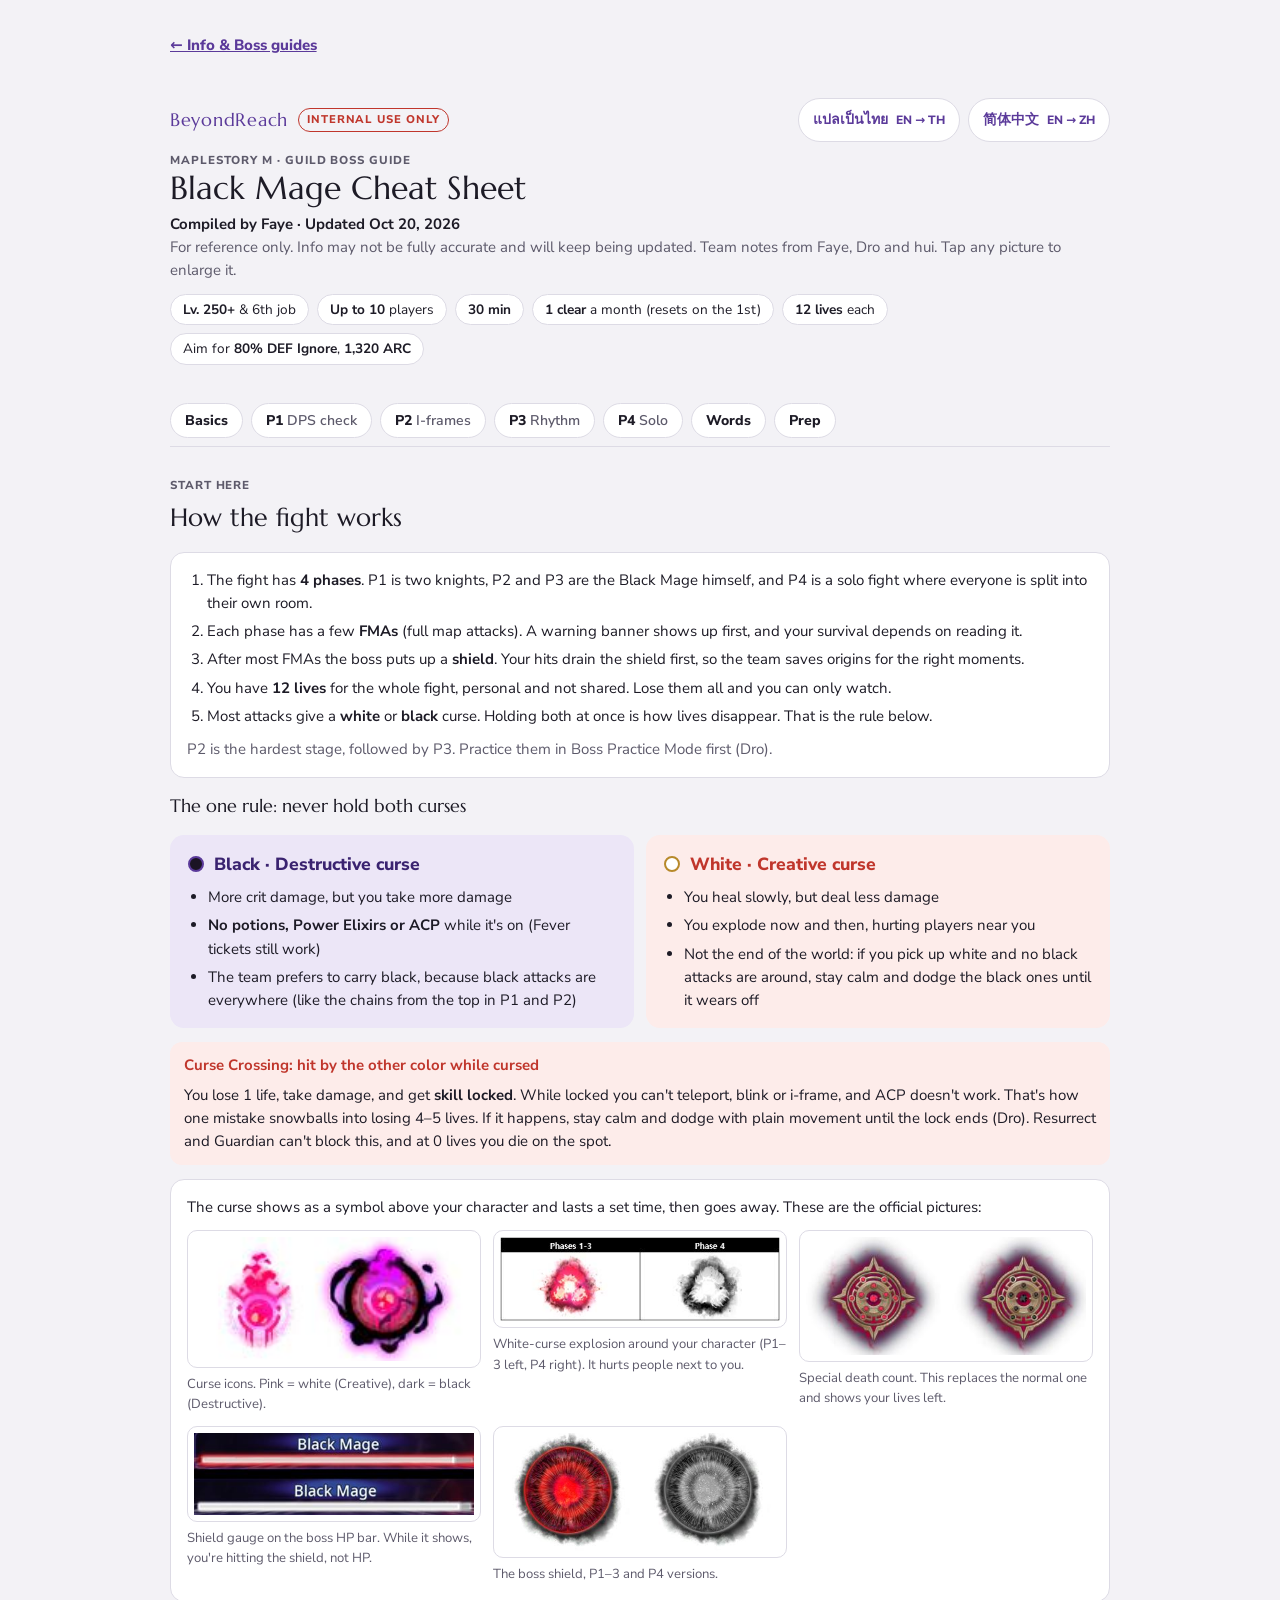
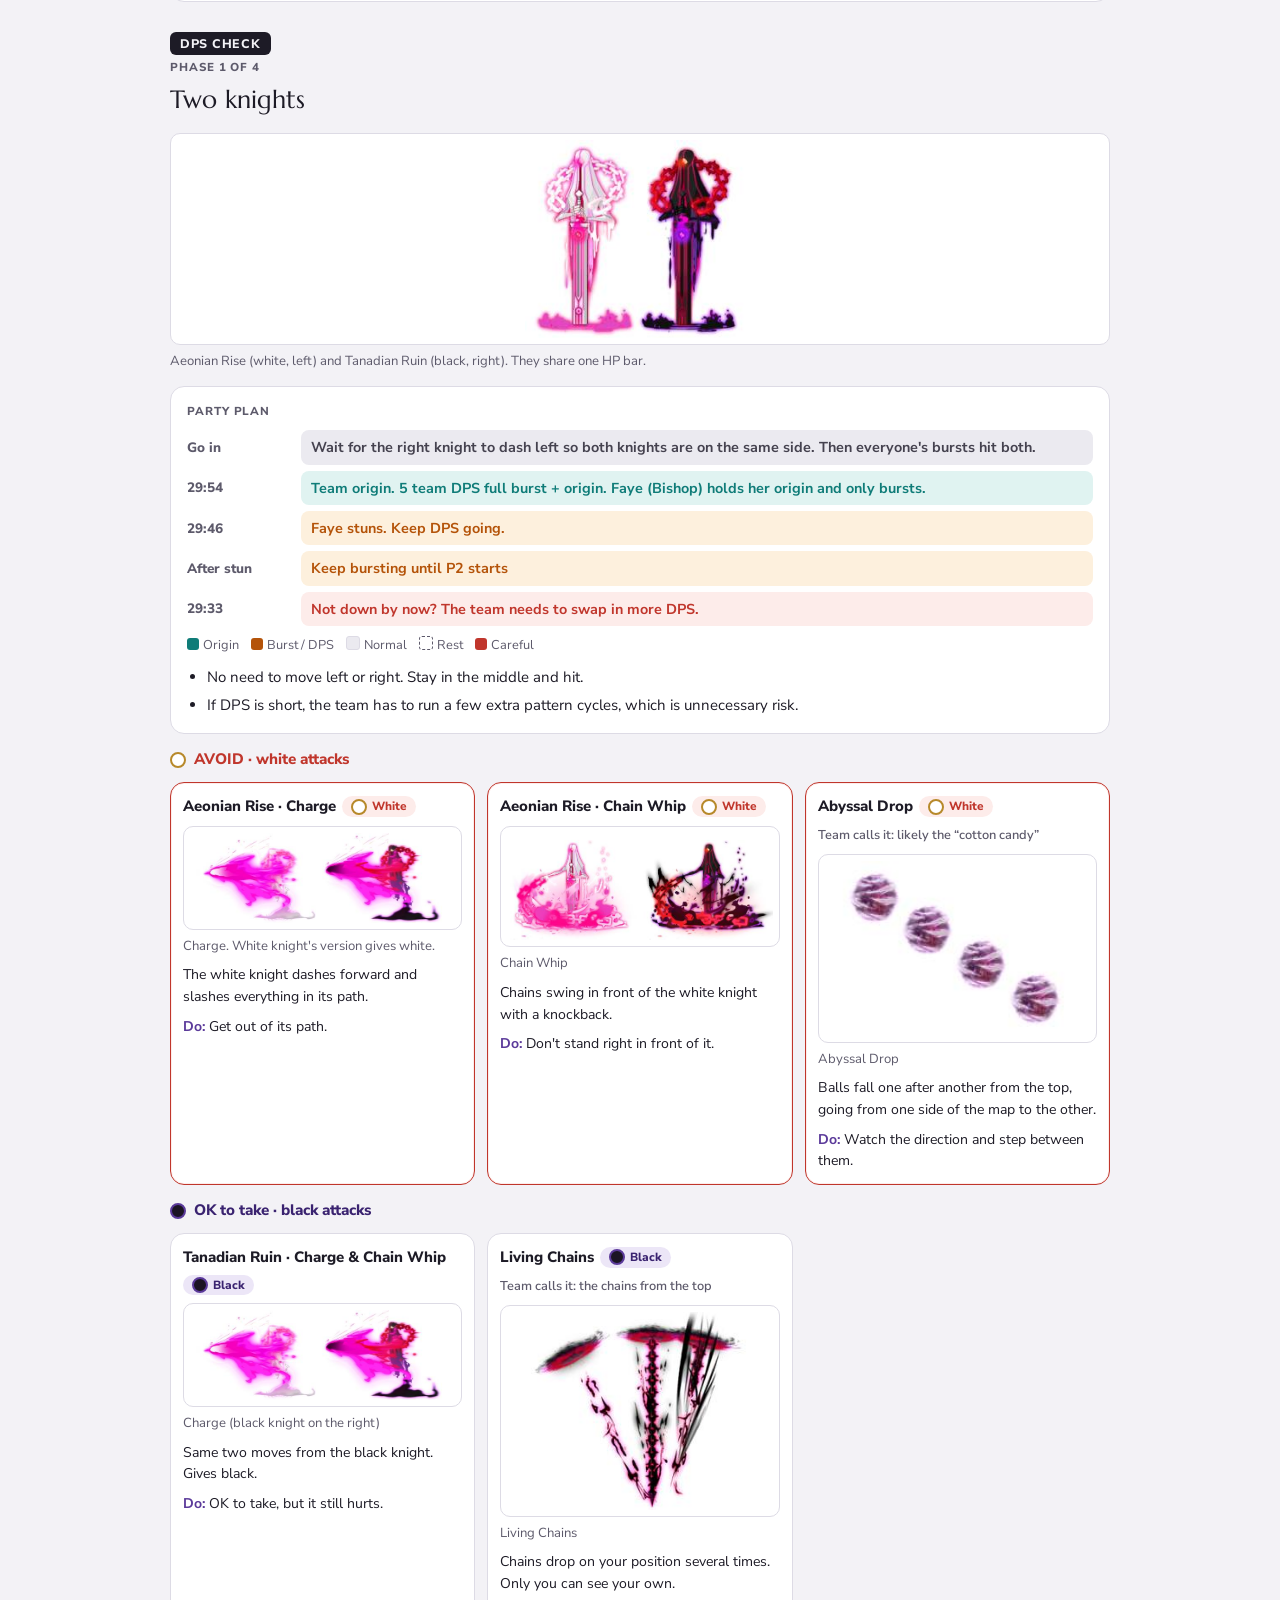
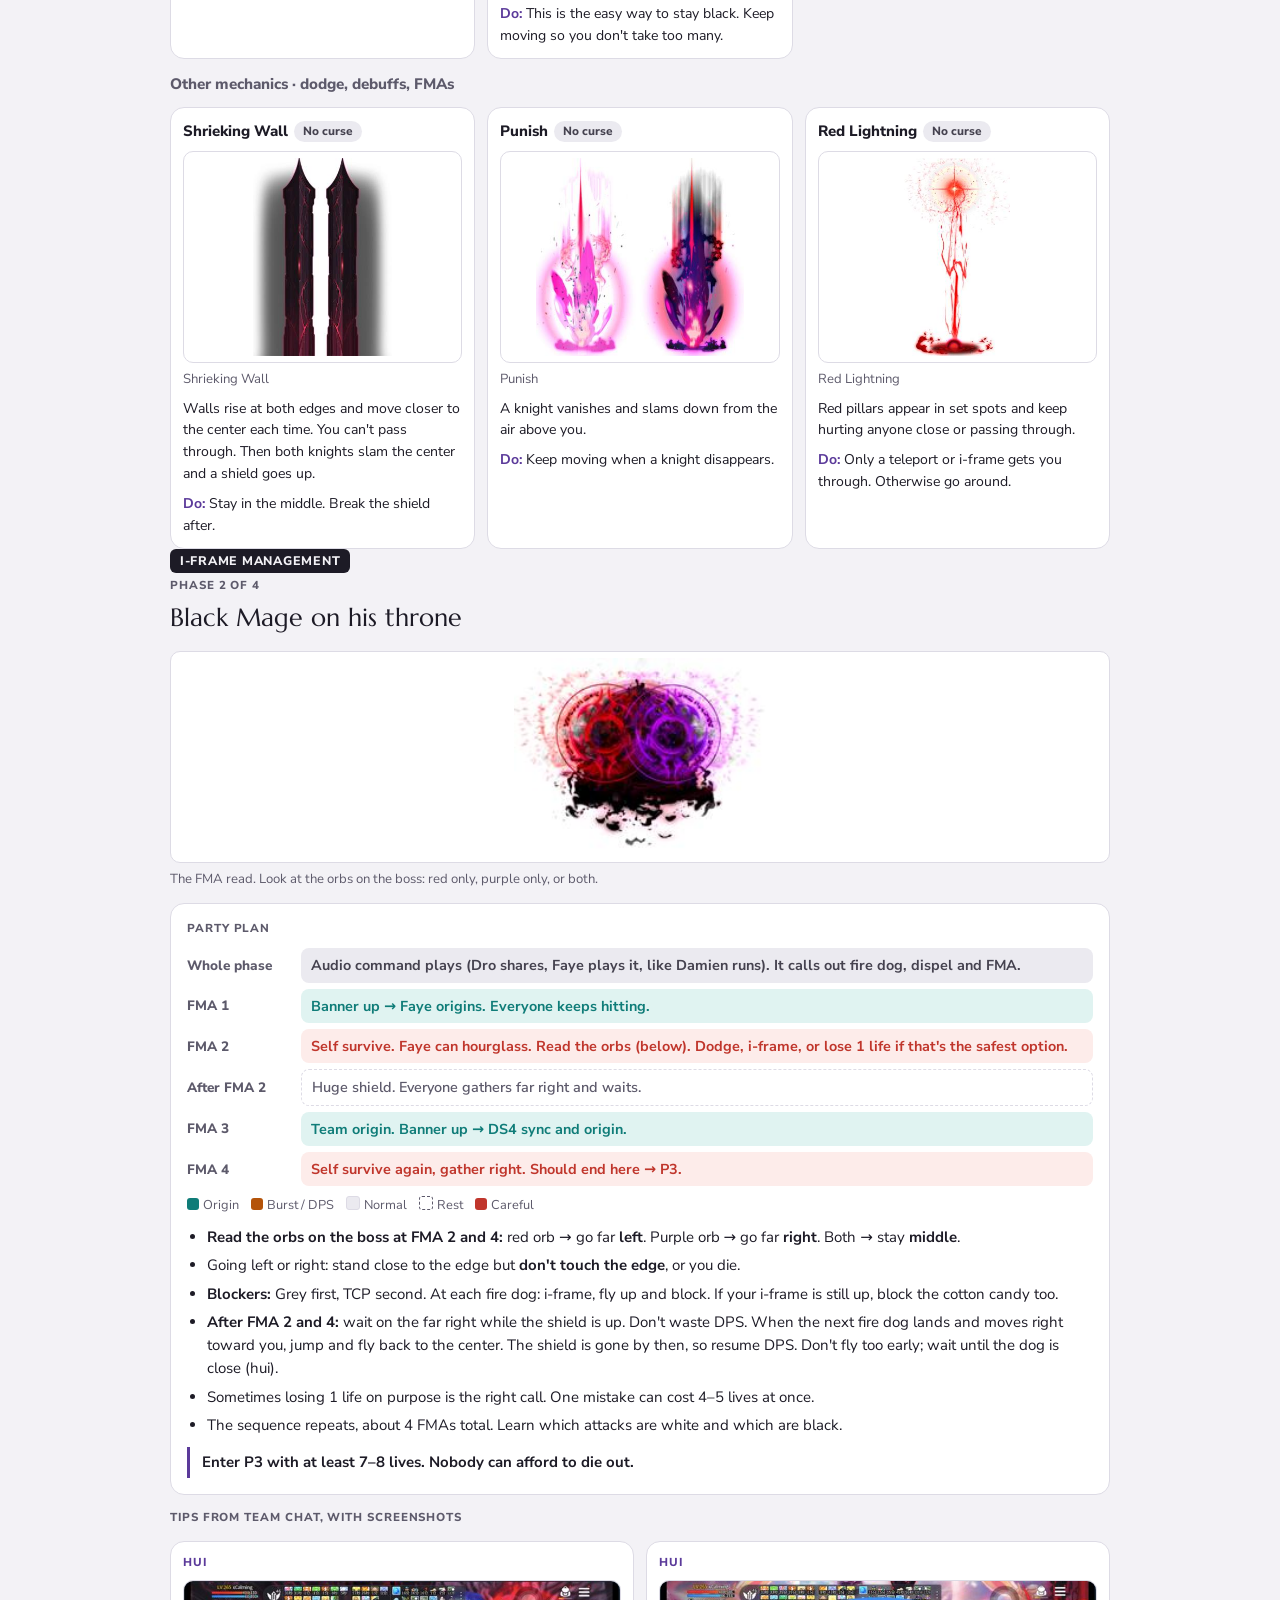
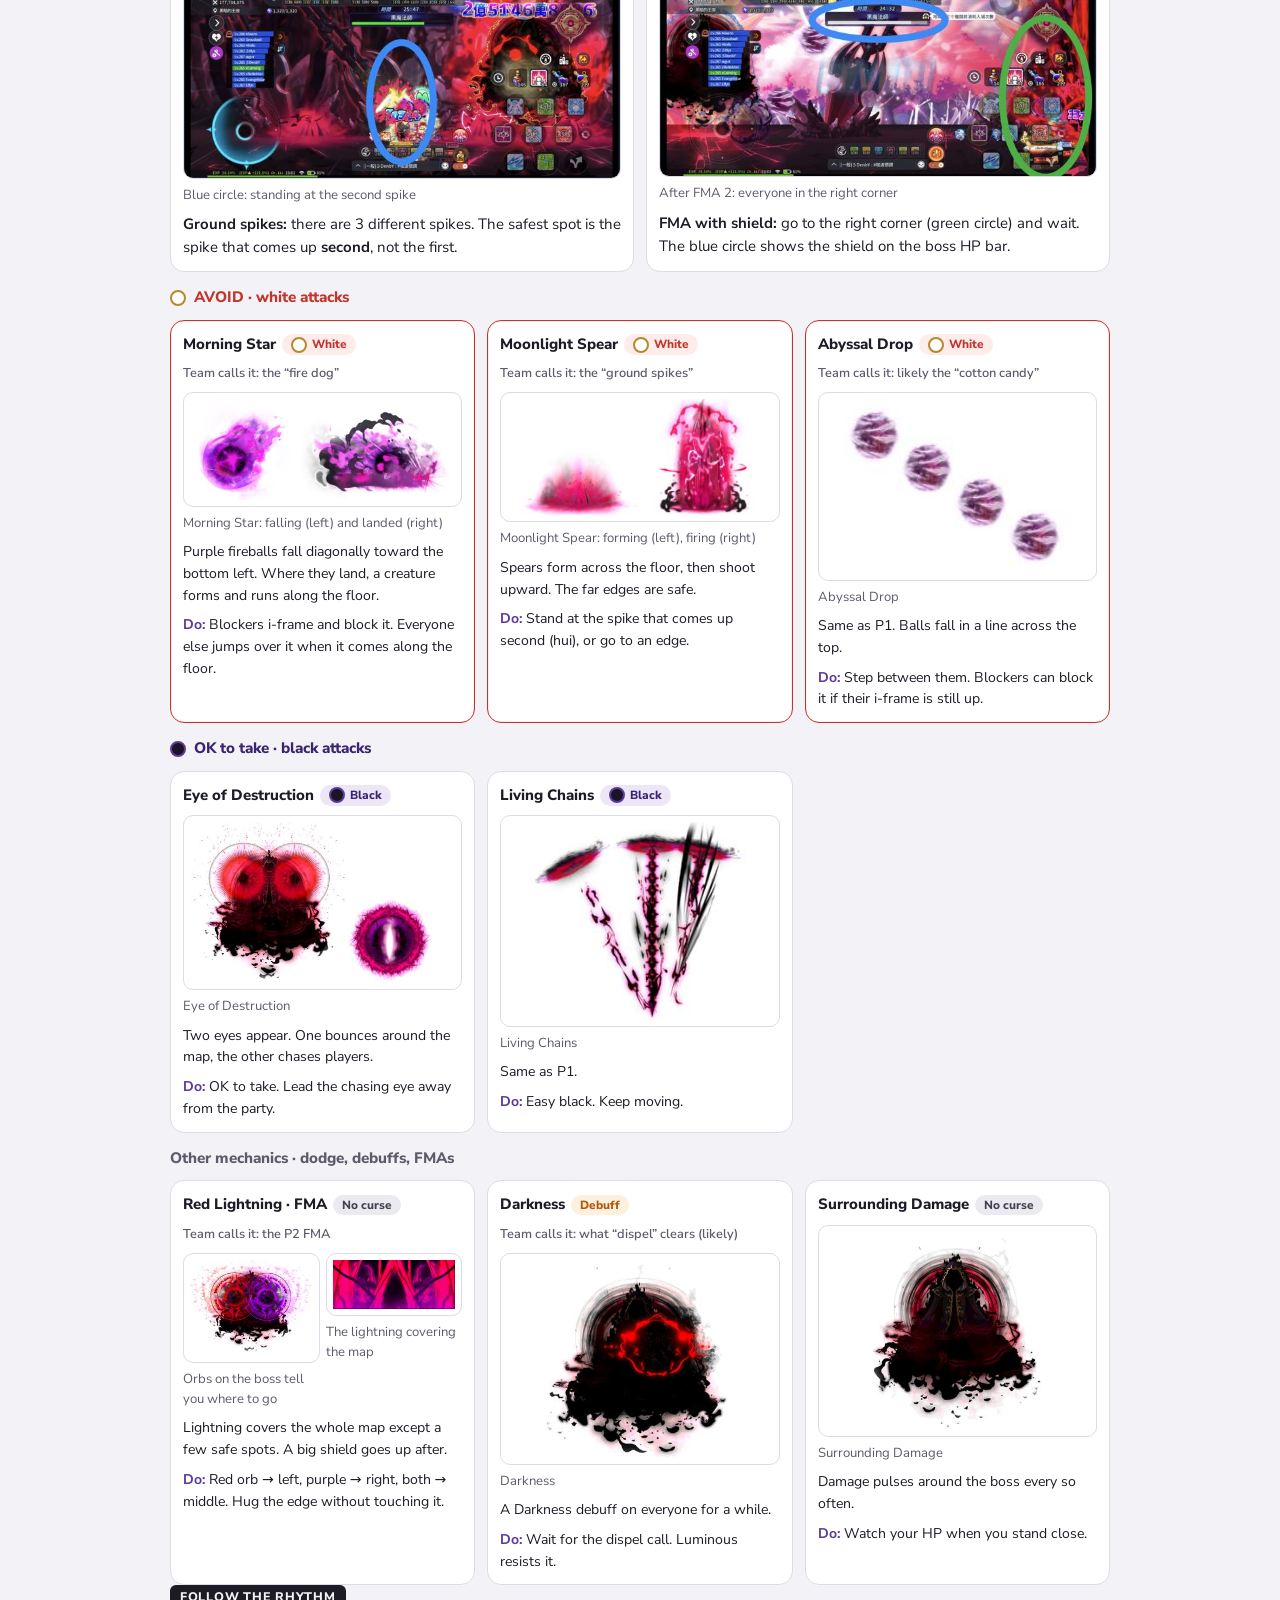
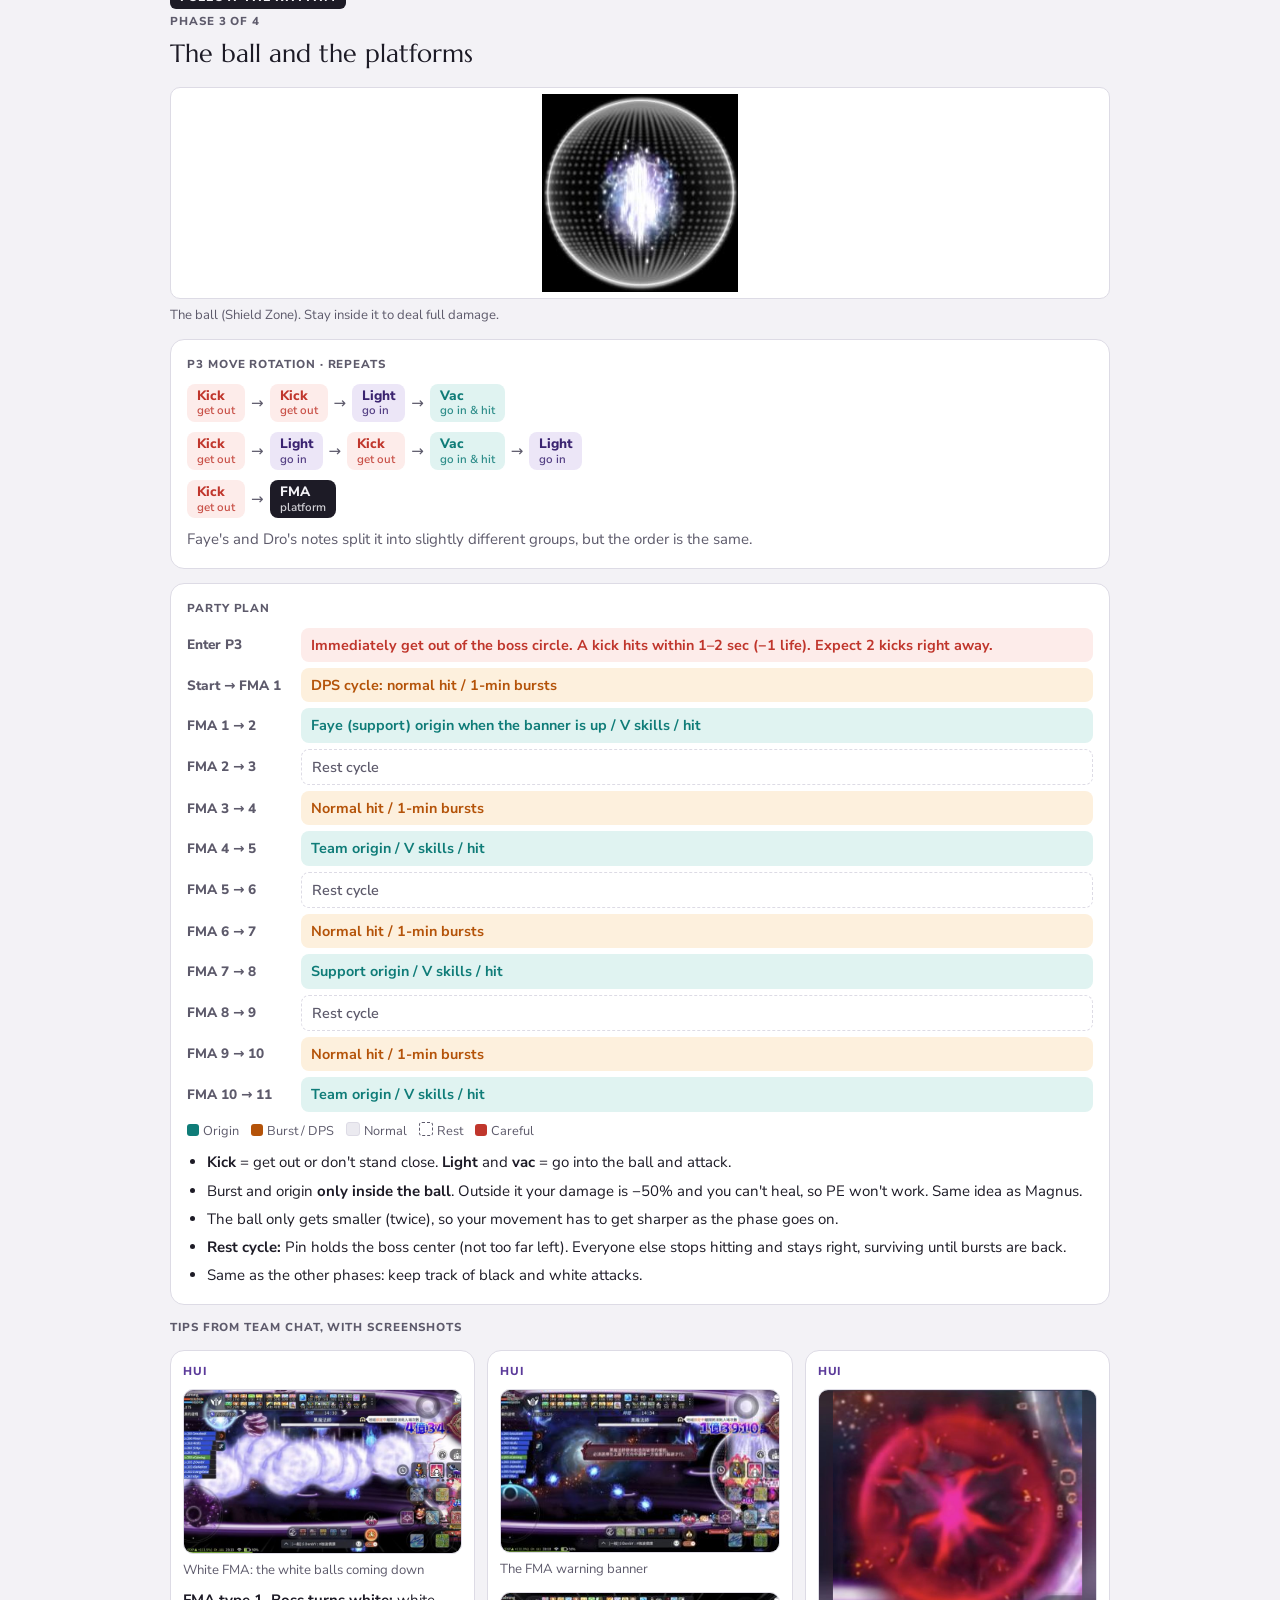
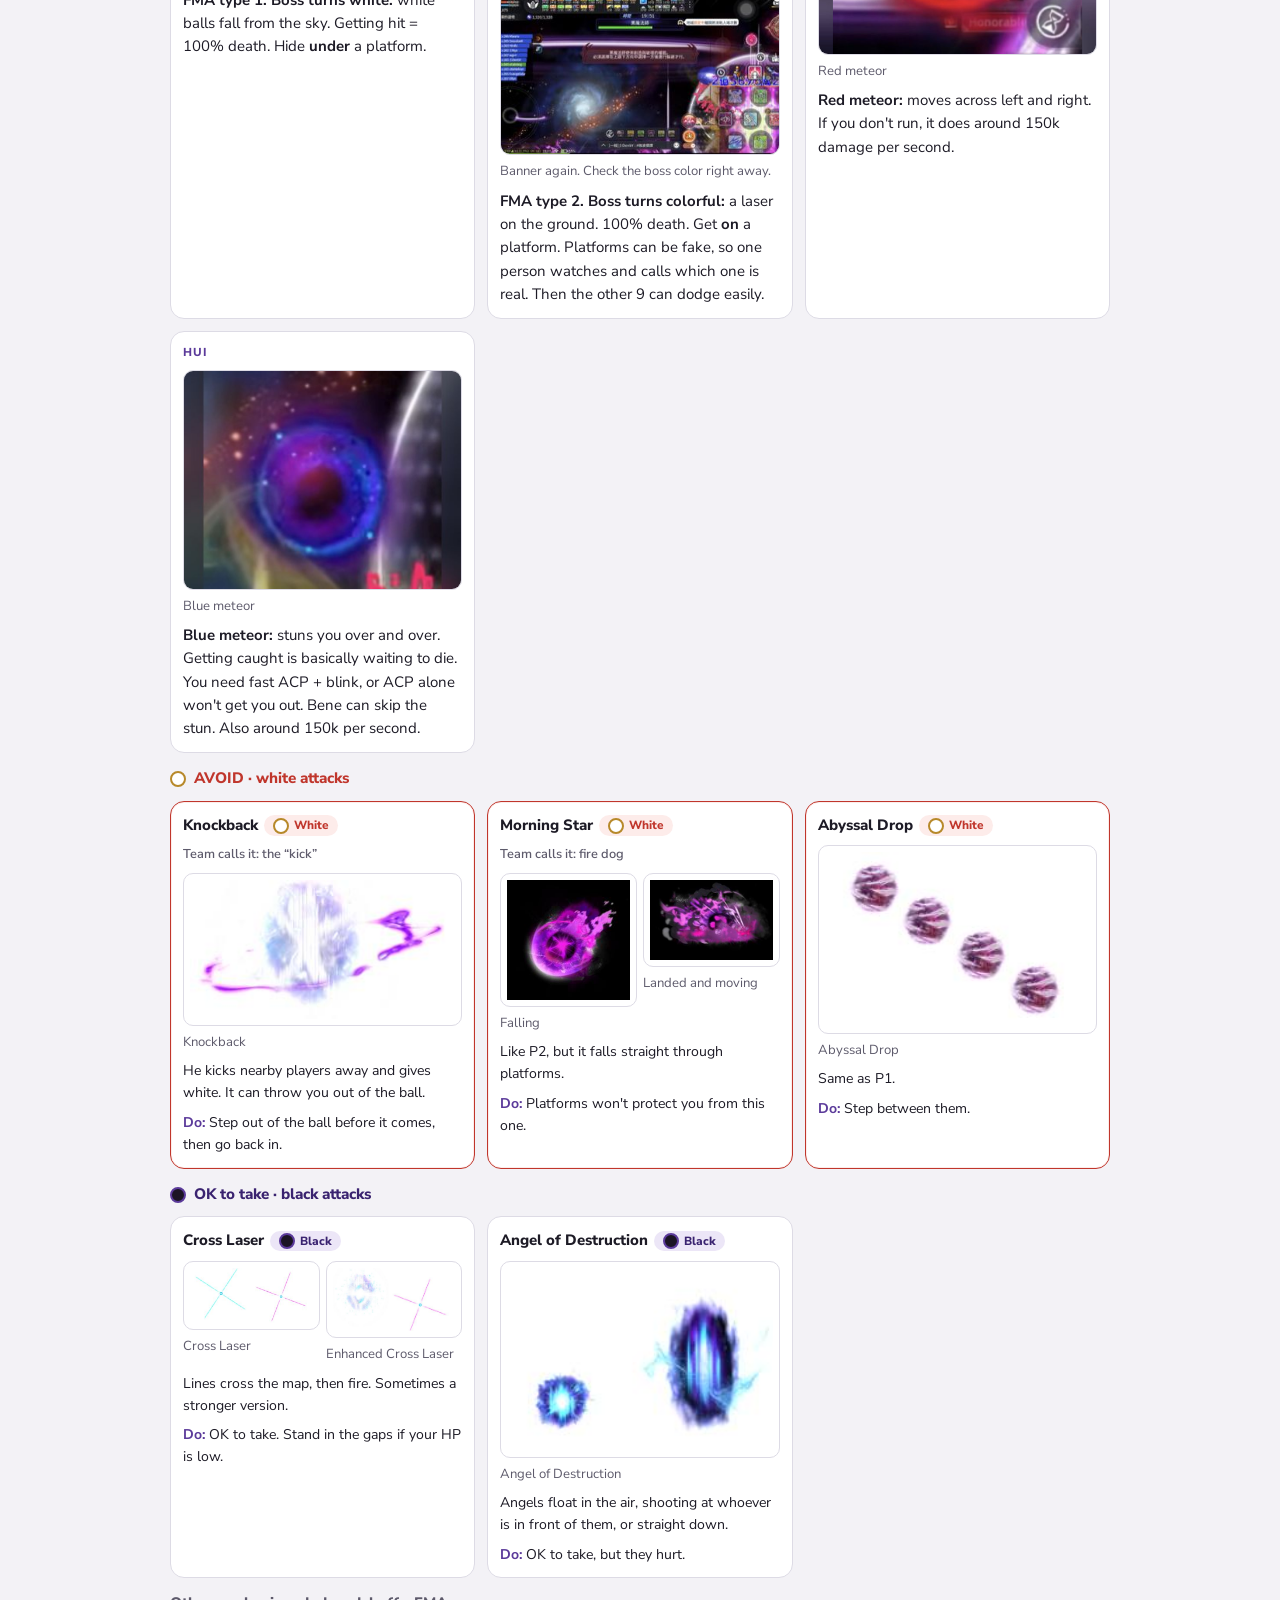
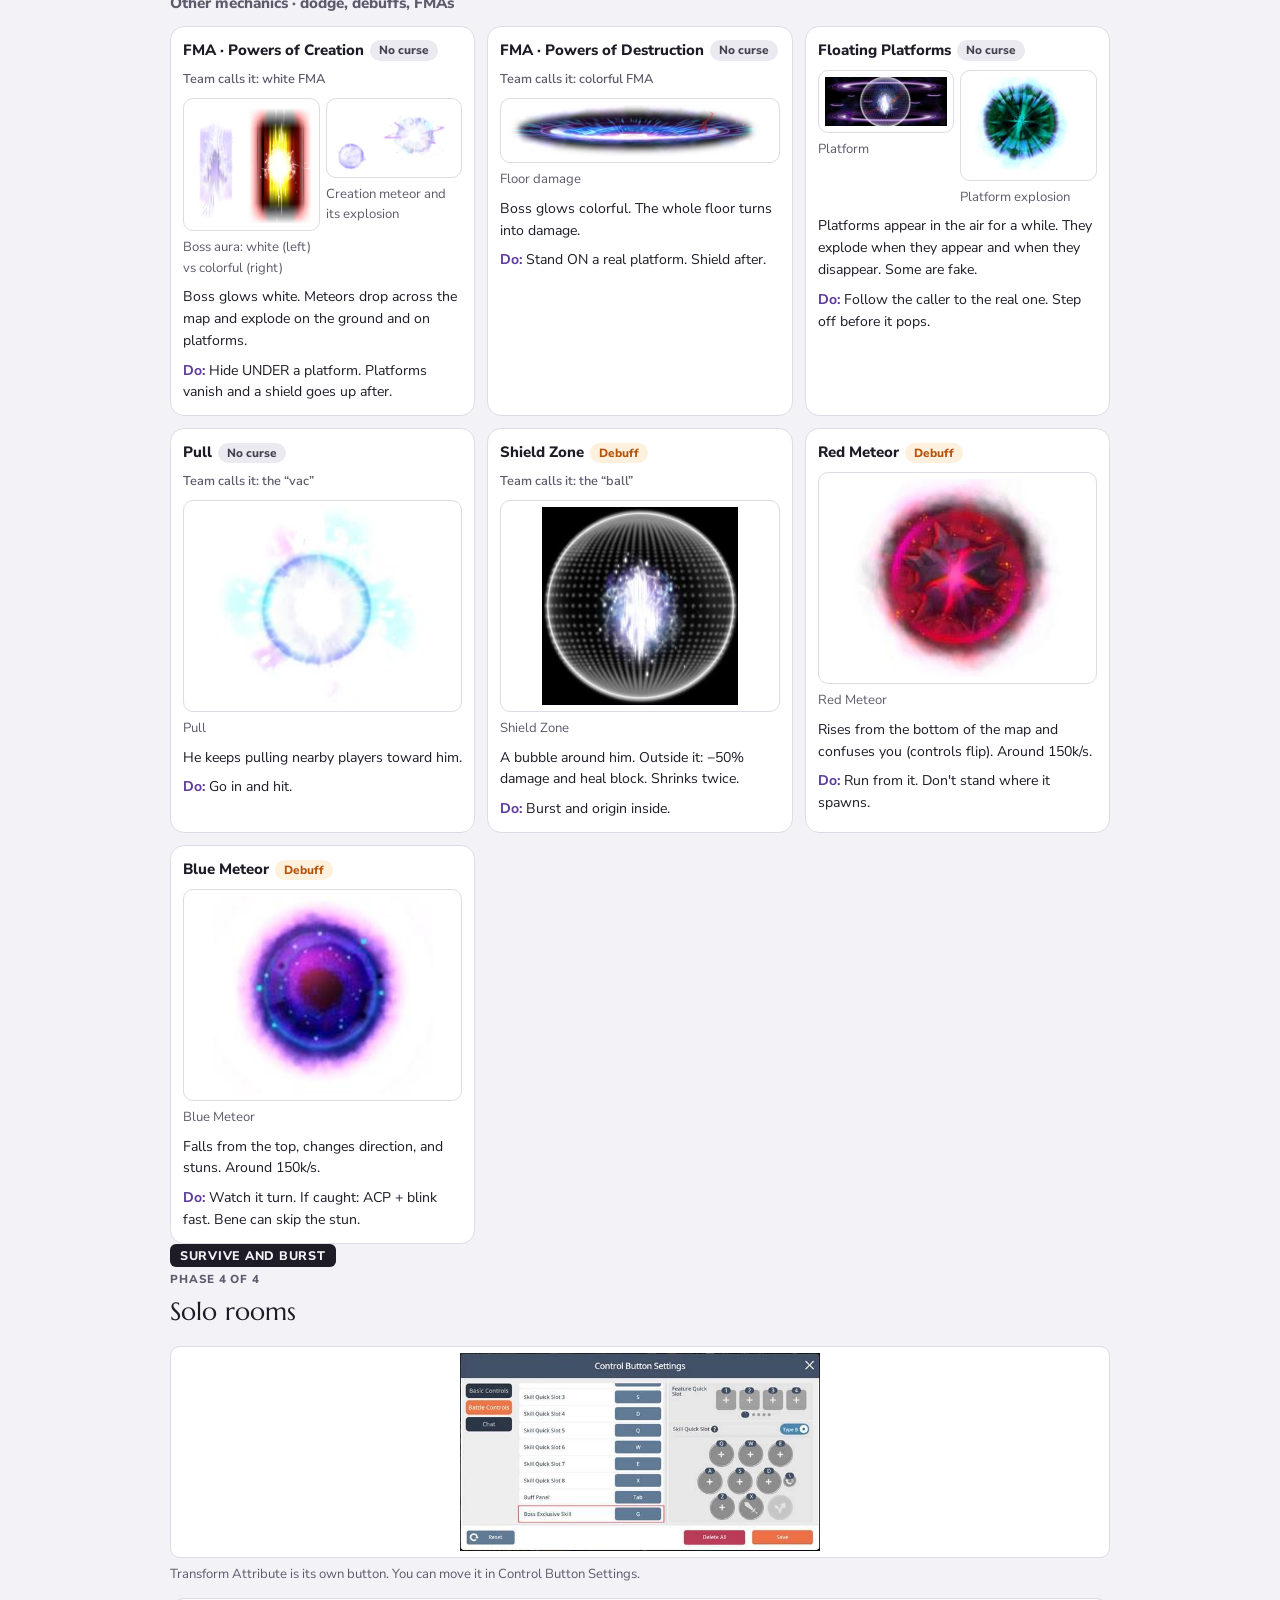
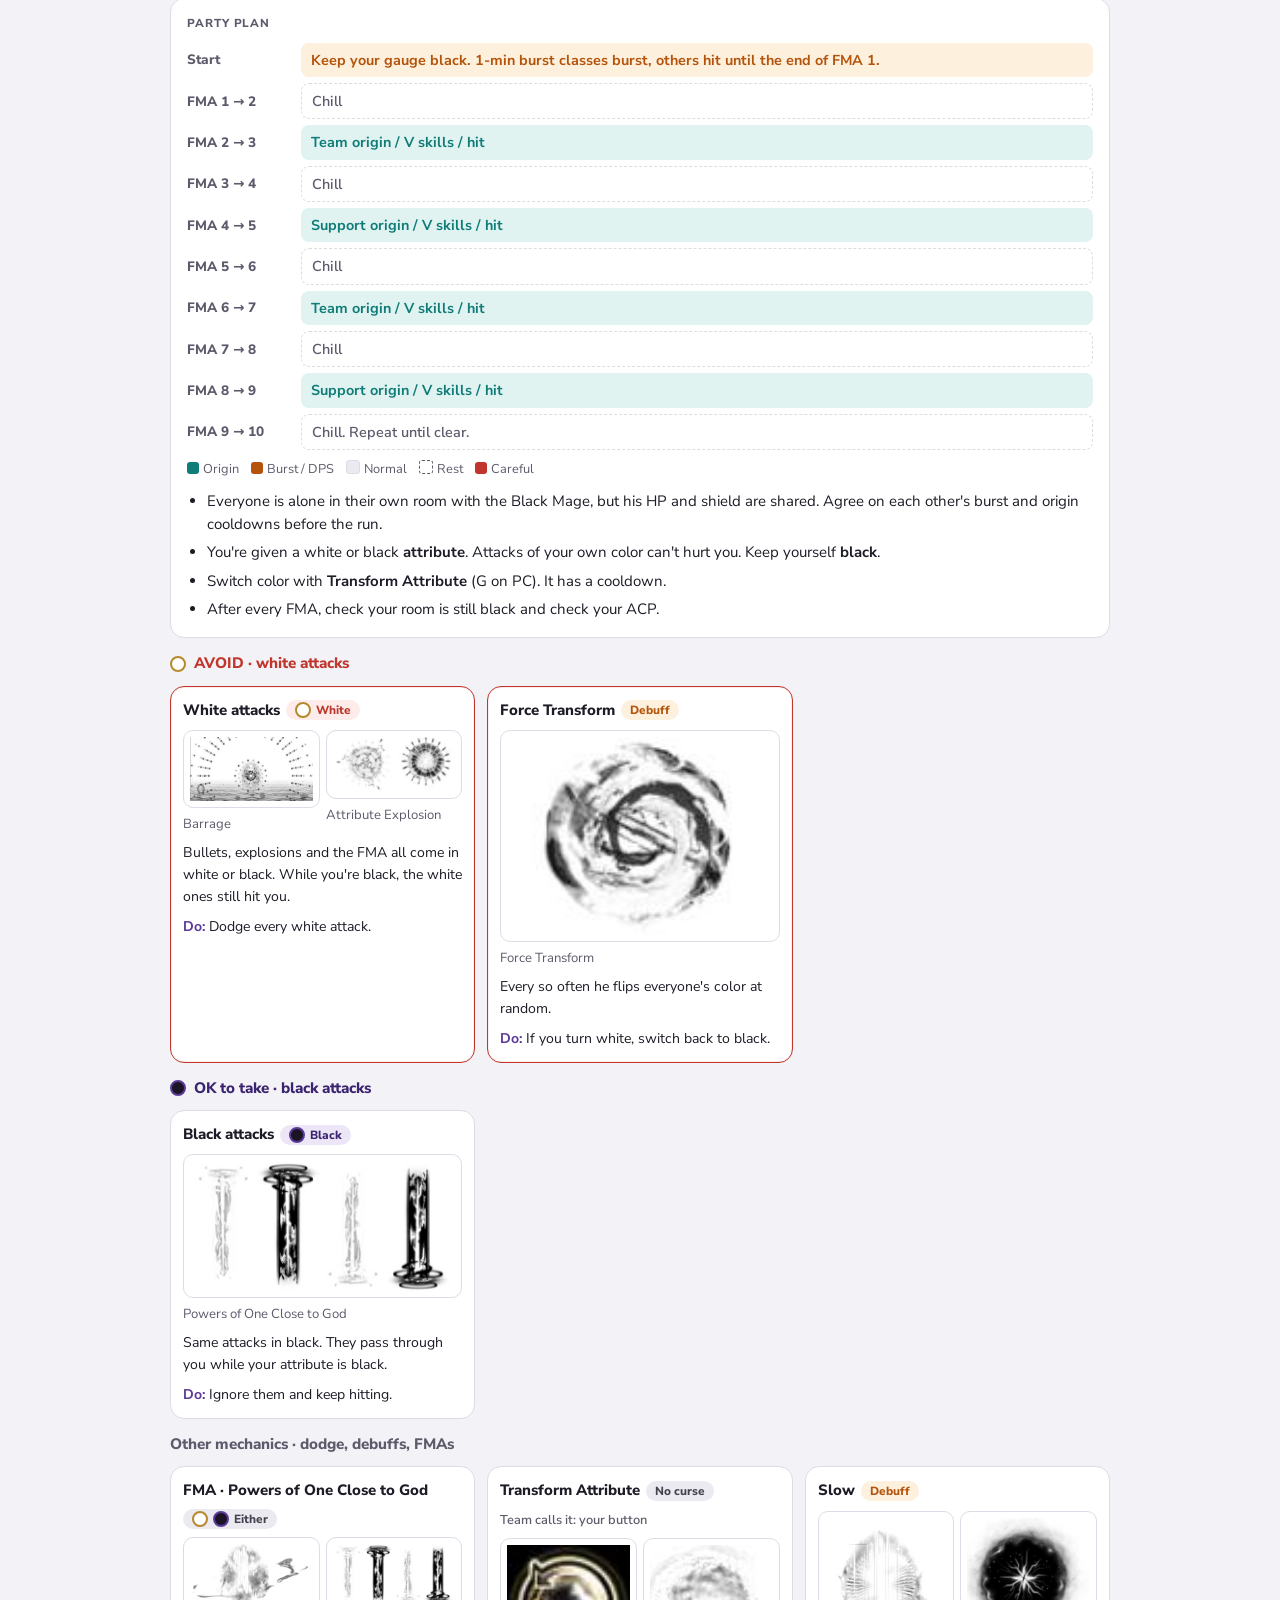
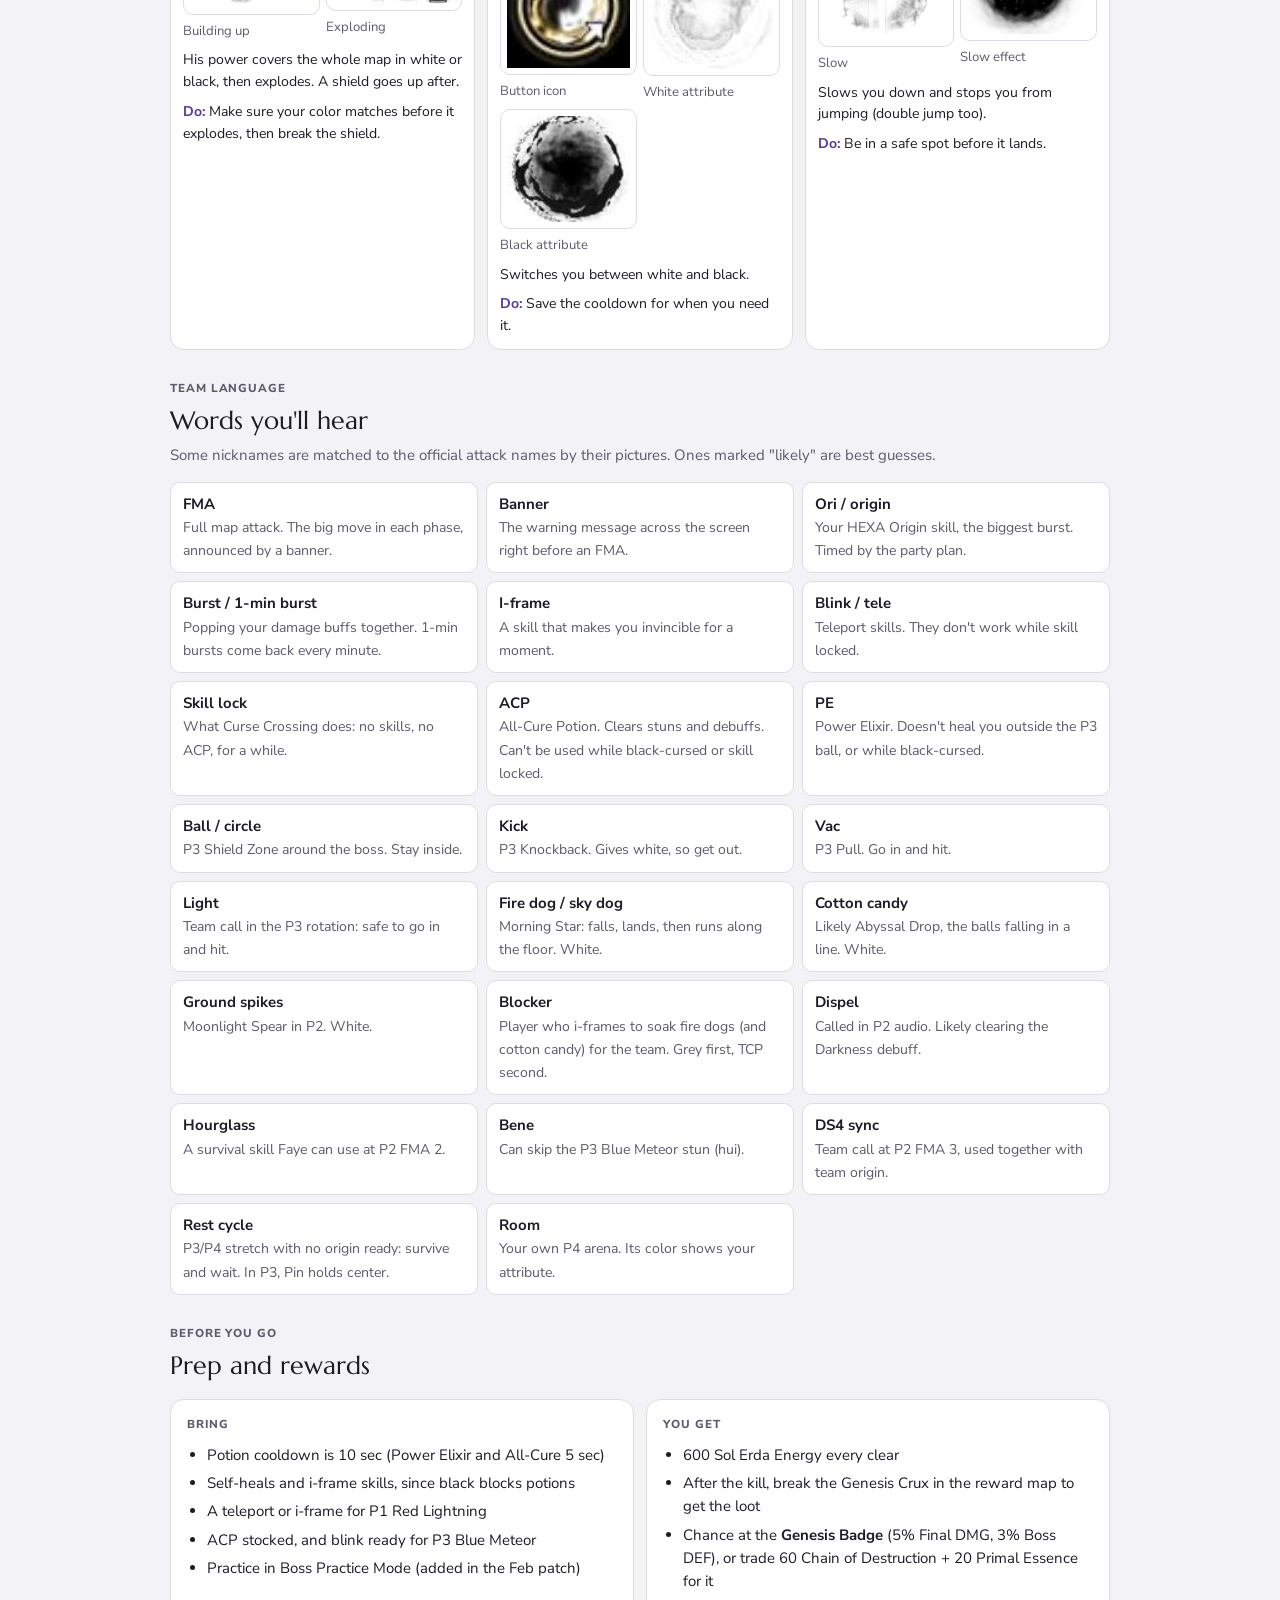
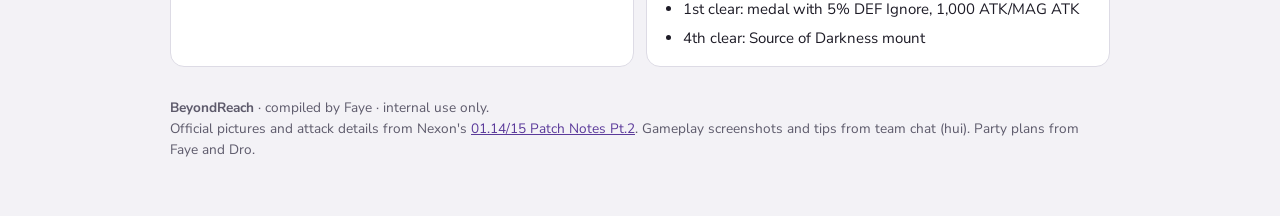
==== black-mage.html @ ccf4afaa "Add members gallery page with styles and translation support - Created members.html to showcase port" ====
<!doctype html><html><head><meta charset=utf8><meta name=viewport content="width=device-width,initial-scale=1,viewport-fit=cover"><style>:root{color-scheme:light;box-sizing:border-box;padding-top:env(safe-area-inset-top,0px);padding-bottom:env(safe-area-inset-bottom,0px)}html{scroll-padding-top:env(safe-area-inset-top,0px)}body{margin:0;padding:0;font:14px -apple-system,BlinkMacSystemFont,sans-serif;background:#fff;color:#000}img{max-width:100%}[hidden]:not([hidden=until-found i]){display:none!important}</style></head><body>
<title>Black Mage Cheat Sheet</title>
<link rel="stylesheet" href="translation.css">
<meta name="claude:viewport-fit-sides" content="cover">
<link rel="preconnect" href="https://fonts.googleapis.com">
<link rel="stylesheet" href="https://fonts.googleapis.com/css2?family=Marcellus&family=Nunito+Sans:wght@400;600;700;800&display=swap">
<style>
/* Layout: one reading column with sticky tabs. Basics first (curses, shields, lives, words), then each phase = goal, party plan, community tips with screenshots, attack cards with pictures grouped Avoid / OK / Other */
:root{
  --bg:#f3f2f6; --surface:#ffffff; --fg:#1d1b26; --muted:#5d5a6b; --line:#dddbe5;
  --avoid:#c0362c; --avoid-bg:#fdecea;
  --ok:#5b3a9a; --ok-bg:#ece6f7; --ok-fg:#3a2370;
  --white-c:#b7892a;
  --neutral-bg:#ebeaf0; --neutral-fg:#45424f;
  --ori:#0f7c78; --ori-bg:#e0f3f1;
  --burst:#b45309; --burst-bg:#fdf0dd;
  --sprite-bg:#ffffff;
  --accent:#5b3a9a;
  --display:"Marcellus",Georgia,"Times New Roman",serif;
  --body:"Nunito Sans",system-ui,-apple-system,"Segoe UI",sans-serif;
}
@media (prefers-color-scheme: dark){:root:not([data-theme="light"]){
  --bg:#14121b; --surface:#1d1a27; --fg:#ecebf3; --muted:#a6a2b8; --line:#2f2b3d;
  --avoid:#f08a7f; --avoid-bg:#3a1c1a; --ok:#b39cf0; --ok-bg:#251d3a; --ok-fg:#d4c6f7;
  --white-c:#e7c26a; --neutral-bg:#2a2736; --neutral-fg:#c9c6d6;
  --ori:#5fd1c9; --ori-bg:#143230; --burst:#f2a656; --burst-bg:#3a2810;
  --sprite-bg:#f4f3f8; --accent:#b39cf0; color-scheme:dark}}
:root[data-theme="dark"]{
  --bg:#14121b; --surface:#1d1a27; --fg:#ecebf3; --muted:#a6a2b8; --line:#2f2b3d;
  --avoid:#f08a7f; --avoid-bg:#3a1c1a; --ok:#b39cf0; --ok-bg:#251d3a; --ok-fg:#d4c6f7;
  --white-c:#e7c26a; --neutral-bg:#2a2736; --neutral-fg:#c9c6d6;
  --ori:#5fd1c9; --ori-bg:#143230; --burst:#f2a656; --burst-bg:#3a2810;
  --sprite-bg:#f4f3f8; --accent:#b39cf0; color-scheme:dark}
html{scroll-behavior:smooth}
@media (prefers-reduced-motion:reduce){html{scroll-behavior:auto}}
body{background:var(--bg);color:var(--fg);font-family:var(--body);font-size:15px;line-height:1.55}
body::before{content:"";position:fixed;inset:0 0 auto;height:env(safe-area-inset-top,0px);z-index:10;background:var(--bg)}
.wrap{max-width:940px;margin:0 auto;padding-block:24px 56px;padding-left:max(16px,env(safe-area-inset-left,0px));padding-right:max(16px,env(safe-area-inset-right,0px));display:flex;flex-direction:column;gap:30px}
h1,h2,h3{font-family:var(--display);font-weight:400;text-wrap:balance;margin:0}
h1{font-size:2rem;line-height:1.15}
h2{font-size:1.55rem}
h3{font-size:1.15rem}
p{margin:0}
ul,ol{margin:0;padding-left:20px;display:flex;flex-direction:column;gap:5px}
.label{font-size:.72rem;text-transform:uppercase;letter-spacing:.08em;font-weight:800;color:var(--muted)}
.sub{color:var(--muted)}
b.w{color:var(--avoid)} b.k{color:var(--ok)}

/* header */
.guild{display:flex;align-items:center;gap:10px;flex-wrap:wrap;margin-bottom:10px}
.guild-name{font-family:var(--display);font-size:1.15rem;letter-spacing:.04em;color:var(--accent)}
.guild-tag{font-size:.7rem;font-weight:800;text-transform:uppercase;letter-spacing:.08em;color:var(--avoid);border:1px solid var(--avoid);border-radius:999px;padding:2px 8px}
.byline{margin-top:6px;font-weight:700}
.facts{display:flex;flex-wrap:wrap;gap:8px;margin-top:12px}
.fact{background:var(--surface);border:1px solid var(--line);border-radius:999px;padding:4px 12px;font-size:.85rem}

/* nav */
nav{position:sticky;top:env(safe-area-inset-top,0px);z-index:5;background:var(--bg);padding-block:8px;border-bottom:1px solid var(--line);display:flex;gap:8px;overflow-x:auto}
nav a{flex:none;text-decoration:none;color:var(--fg);background:var(--surface);border:1px solid var(--line);border-radius:999px;padding:6px 14px;font-weight:800;font-size:.88rem}
nav a span{color:var(--muted);font-weight:600}
nav a:focus-visible,button:focus-visible{outline:2px solid var(--accent);outline-offset:2px}

section{scroll-margin-top:64px;display:flex;flex-direction:column;gap:14px}
.card{background:var(--surface);border:1px solid var(--line);border-radius:14px;padding:16px;display:flex;flex-direction:column;gap:10px;min-width:0}

/* rule */
.rule{display:grid;grid-template-columns:1fr 1fr;gap:12px}
.big{border-radius:14px;padding:16px 18px;display:flex;flex-direction:column;gap:8px;min-width:0}
.big.avoid{background:var(--avoid-bg);color:var(--avoid)}
.big.ok{background:var(--ok-bg);color:var(--ok-fg)}
.big h3{font-family:var(--body);font-weight:800;font-size:1.1rem;display:flex;align-items:center;gap:10px}
.big p,.big li{color:var(--fg)}
.dot{width:12px;height:12px;border-radius:50%;flex:none;display:inline-block}
.dot.w{background:#fff;border:2px solid var(--white-c)}
.dot.b{background:#1b1424;border:2px solid var(--ok)}
.warnbox{background:var(--avoid-bg);border-radius:12px;padding:12px 14px;display:flex;flex-direction:column;gap:6px}
.warnbox strong{color:var(--avoid)}

/* figures */
figure{margin:0;display:flex;flex-direction:column;gap:6px;min-width:0}
figcaption{font-size:.82rem;color:var(--muted)}
.zoom{all:unset;cursor:zoom-in;display:block;border-radius:10px;overflow:hidden;border:1px solid var(--line)}
.zoom img{display:block;width:100%;height:auto}
.zoom.sprite{background:var(--sprite-bg)}
.zoom.sprite img{max-height:210px;object-fit:contain;padding:6px;box-sizing:border-box}
.figs{display:grid;grid-template-columns:repeat(auto-fit,minmax(220px,1fr));gap:12px}

/* phase */
.phead{display:flex;flex-direction:column;gap:4px}
.goal{display:inline-block;align-self:flex-start;background:var(--fg);color:var(--bg);border-radius:6px;padding:2px 10px;font-weight:800;font-size:.78rem;letter-spacing:.06em;text-transform:uppercase}
.target{border-left:3px solid var(--accent);padding:4px 12px;font-weight:700}
.tl{display:flex;flex-direction:column;gap:6px}
.step{display:grid;grid-template-columns:104px minmax(0,1fr);gap:10px;align-items:center}
.when{font-weight:800;font-variant-numeric:tabular-nums;font-size:.85rem;color:var(--muted)}
.what{border-radius:8px;padding:6px 10px;font-weight:700;font-size:.9rem;min-width:0}
.what.hit{background:var(--neutral-bg);color:var(--neutral-fg)}
.what.burst{background:var(--burst-bg);color:var(--burst)}
.what.ori{background:var(--ori-bg);color:var(--ori)}
.what.chill{border:1px dashed var(--line);color:var(--muted);font-weight:600}
.what.warn{background:var(--avoid-bg);color:var(--avoid)}
.tl-legend{display:flex;flex-wrap:wrap;gap:6px 12px;font-size:.8rem;color:var(--muted)}
.sw{display:inline-block;width:12px;height:12px;border-radius:3px;vertical-align:-1px;margin-right:4px}
.sw.hit{background:var(--neutral-bg);border:1px solid var(--line)} .sw.burst{background:var(--burst)} .sw.ori{background:var(--ori)} .sw.chill{border:1px dashed var(--muted)}
.seq{display:flex;flex-wrap:wrap;gap:6px;align-items:center}
.mv{border-radius:8px;padding:4px 10px;font-weight:800;font-size:.85rem;display:inline-flex;flex-direction:column;line-height:1.2}
.mv small{font-weight:600;font-size:.72rem;opacity:.85}
.mv.kick{background:var(--avoid-bg);color:var(--avoid)}
.mv.light{background:var(--ok-bg);color:var(--ok-fg)}
.mv.vac{background:var(--ori-bg);color:var(--ori)}
.mv.fma{background:var(--fg);color:var(--bg)}
.arrow{color:var(--muted)}
.tips{display:grid;grid-template-columns:repeat(auto-fit,minmax(260px,1fr));gap:12px}
.tip{background:var(--surface);border:1px solid var(--line);border-radius:14px;padding:12px;display:flex;flex-direction:column;gap:8px;min-width:0}
.who{font-size:.72rem;font-weight:800;text-transform:uppercase;letter-spacing:.08em;color:var(--accent)}

/* attacks */
.group{display:flex;flex-direction:column;gap:10px}
.gh{font-weight:800;display:flex;align-items:center;gap:8px;font-size:.95rem}
.gh.avoid{color:var(--avoid)} .gh.ok{color:var(--ok-fg)} .gh.dodge{color:var(--muted)}
.atks{display:grid;grid-template-columns:repeat(auto-fill,minmax(260px,1fr));gap:12px}
.atk{background:var(--surface);border:1px solid var(--line);border-radius:14px;padding:12px;display:flex;flex-direction:column;gap:8px;min-width:0}
.atk.avoid{border-color:var(--avoid);box-shadow:inset 0 0 0 1px var(--avoid-bg)}
.an{font-weight:800;display:flex;flex-wrap:wrap;gap:6px;align-items:center}
.aka{font-size:.8rem;color:var(--muted);font-weight:600}
.atk p{font-size:.88rem}
.atk .do b{color:var(--accent)}
.thumbs{display:grid;grid-template-columns:repeat(auto-fit,minmax(110px,1fr));gap:6px}
.tag{display:inline-flex;align-items:center;gap:5px;border-radius:999px;padding:1px 9px;font-size:.74rem;font-weight:800;white-space:nowrap}
.tag.w{background:var(--avoid-bg);color:var(--avoid)}
.tag.b{background:var(--ok-bg);color:var(--ok-fg)}
.tag.x,.tag.n{background:var(--neutral-bg);color:var(--neutral-fg)}
.tag.d{background:var(--burst-bg);color:var(--burst)}

/* glossary */
.gloss{display:grid;grid-template-columns:repeat(auto-fill,minmax(260px,1fr));gap:8px}
.term{background:var(--surface);border:1px solid var(--line);border-radius:10px;padding:10px 12px;min-width:0}
.term b{display:block}
.term span{color:var(--muted);font-size:.88rem}

.grid2{display:grid;grid-template-columns:1fr 1fr;gap:12px}
.foot{color:var(--muted);font-size:.85rem}
.foot a{color:var(--accent)}

/* lightbox */
dialog{border:0;padding:0;background:transparent;max-width:min(96vw,1100px)}
dialog::backdrop{background:rgba(10,8,16,.85)}
dialog img{display:block;max-width:100%;max-height:82vh;border-radius:10px;background:#fff}
dialog p{color:#fff;margin-top:8px;font-size:.9rem}
dialog button{position:absolute;top:8px;right:8px;background:rgba(0,0,0,.6);color:#fff;border:0;border-radius:999px;width:36px;height:36px;font-size:1.2rem;cursor:pointer}

@media (max-width:600px){.rule,.grid2{grid-template-columns:1fr}.step{grid-template-columns:84px minmax(0,1fr)}h1{font-size:1.7rem}}
</style>

<main class="wrap">
  <a href="./" style="color:var(--accent);font-weight:800;align-self:flex-start;min-height:44px;display:inline-flex;align-items:center">&larr; Info &amp; Boss guides</a>
  <header>
    <div class="guild"><span class="guild-name">BeyondReach</span><span class="guild-tag">Internal use only</span><div class="translation-actions" role="group" aria-label="Translate this page"><a class="translate-link" href="https://translate.google.com/translate?sl=auto&amp;tl=th&amp;u=https%3A%2F%2Fbeyond-reach-info.github.io%2Fblack-mage.html" target="_blank" rel="noopener" lang="th" translate="no" aria-label="แปลเป็นไทยผ่าน Google Translate (เปิดแท็บใหม่)" title="Google Translate - Opens in a new tab">แปลเป็นไทย <span aria-hidden="true">EN &rarr; TH</span></a><a class="translate-link" href="https://translate.google.com/translate?sl=en&amp;tl=zh-CN&amp;u=https%3A%2F%2Fbeyond-reach-info.github.io%2Fblack-mage.html" target="_blank" rel="noopener" lang="zh-Hans" translate="no" aria-label="Translate English to Simplified Chinese with Google Translate (opens in a new tab)" title="Google Translate - Opens in a new tab">简体中文 <span aria-hidden="true">EN &rarr; ZH</span></a></div></div>
    <div class="label">MapleStory M · Guild boss guide</div>
    <h1>Black Mage Cheat Sheet</h1>
    <p class="byline">Compiled by Faye · Updated Oct 20, 2026</p>
    <p class="sub">For reference only. Info may not be fully accurate and will keep being updated. Team notes from Faye, Dro and hui. Tap any picture to enlarge it.</p>
    <div class="facts">
      <span class="fact"><b>Lv. 250+</b> &amp; 6th job</span>
      <span class="fact"><b>Up to 10</b> players</span>
      <span class="fact"><b>30 min</b></span>
      <span class="fact"><b>1 clear</b> a month (resets on the 1st)</span>
      <span class="fact"><b>12 lives</b> each</span>
      <span class="fact">Aim for <b>80% DEF Ignore</b>, <b>1,320 ARC</b></span>
    </div>
  </header>

  <nav aria-label="Sections">
    <a href="#basics">Basics</a>
    <a href="#p1">P1 <span>DPS check</span></a>
    <a href="#p2">P2 <span>I-frames</span></a>
    <a href="#p3">P3 <span>Rhythm</span></a>
    <a href="#p4">P4 <span>Solo</span></a>
    <a href="#words">Words</a>
    <a href="#prep">Prep</a>
  </nav>

  <!-- BASICS -->
  <section id="basics" aria-labelledby="basics-h">
    <div class="phead"><div class="label">Start here</div><h2 id="basics-h">How the fight works</h2></div>
    <div class="card">
      <ol>
        <li>The fight has <b>4 phases</b>. P1 is two knights, P2 and P3 are the Black Mage himself, and P4 is a solo fight where everyone is split into their own room.</li>
        <li>Each phase has a few <b>FMAs</b> (full map attacks). A warning banner shows up first, and your survival depends on reading it.</li>
        <li>After most FMAs the boss puts up a <b>shield</b>. Your hits drain the shield first, so the team saves origins for the right moments.</li>
        <li>You have <b>12 lives</b> for the whole fight, personal and not shared. Lose them all and you can only watch.</li>
        <li>Most attacks give a <b>white</b> or <b>black</b> curse. Holding both at once is how lives disappear. That is the rule below.</li>
      </ol>
      <p class="sub">P2 is the hardest stage, followed by P3. Practice them in Boss Practice Mode first (Dro).</p>
    </div>

    <h3>The one rule: never hold both curses</h3>
    <div class="rule">
      <div class="big ok">
        <h3><span class="dot b"></span>Black · Destructive curse</h3>
        <ul>
          <li>More crit damage, but you take more damage</li>
          <li><b>No potions, Power Elixirs or ACP</b> while it's on (Fever tickets still work)</li>
          <li>The team prefers to carry black, because black attacks are everywhere (like the chains from the top in P1 and P2)</li>
        </ul>
      </div>
      <div class="big avoid">
        <h3><span class="dot w"></span>White · Creative curse</h3>
        <ul>
          <li>You heal slowly, but deal less damage</li>
          <li>You explode now and then, hurting players near you</li>
          <li>Not the end of the world: if you pick up white and no black attacks are around, stay calm and dodge the black ones until it wears off</li>
        </ul>
      </div>
    </div>
    <div class="warnbox">
      <strong>Curse Crossing: hit by the other color while cursed</strong>
      <p>You lose 1 life, take damage, and get <b>skill locked</b>. While locked you can't teleport, blink or i-frame, and ACP doesn't work. That's how one mistake snowballs into losing 4–5 lives. If it happens, stay calm and dodge with plain movement until the lock ends (Dro). Resurrect and Guardian can't block this, and at 0 lives you die on the spot.</p>
    </div>
    <div class="card">
      <p>The curse shows as a symbol above your character and lasts a set time, then goes away. These are the official pictures:</p>
      <div class="figs" id="fig-curse"></div>
    </div>
  </section>

  <div id="phases"></div>

  <!-- WORDS -->
  <section id="words" aria-labelledby="words-h">
    <div class="phead"><div class="label">Team language</div><h2 id="words-h">Words you'll hear</h2><p class="sub">Some nicknames are matched to the official attack names by their pictures. Ones marked "likely" are best guesses.</p></div>
    <div class="gloss" id="gloss"></div>
  </section>

  <!-- PREP -->
  <section id="prep" aria-labelledby="prep-h">
    <div class="phead"><div class="label">Before you go</div><h2 id="prep-h">Prep and rewards</h2></div>
    <div class="grid2">
      <div class="card">
        <div class="label">Bring</div>
        <ul>
          <li>Potion cooldown is 10 sec (Power Elixir and All-Cure 5 sec)</li>
          <li>Self-heals and i-frame skills, since black blocks potions</li>
          <li>A teleport or i-frame for P1 Red Lightning</li>
          <li>ACP stocked, and blink ready for P3 Blue Meteor</li>
          <li>Practice in Boss Practice Mode (added in the Feb patch)</li>
        </ul>
      </div>
      <div class="card">
        <div class="label">You get</div>
        <ul>
          <li>600 Sol Erda Energy every clear</li>
          <li>After the kill, break the Genesis Crux in the reward map to get the loot</li>
          <li>Chance at the <b>Genesis Badge</b> (5% Final DMG, 3% Boss DEF), or trade 60 Chain of Destruction + 20 Primal Essence for it</li>
          <li>1st clear: medal with 5% DEF Ignore, 1,000 ATK/MAG ATK</li>
          <li>4th clear: Source of Darkness mount</li>
        </ul>
      </div>
    </div>
  </section>

  <p class="foot"><b>BeyondReach</b> · compiled by Faye · internal use only.<br>Official pictures and attack details from Nexon's <a href="https://forum.nexon.com/MapleStoryMGlobal/board_view?board=2690&amp;thread=3346781" target="_blank" rel="noopener">01.14/15 Patch Notes Pt.2</a>. Gameplay screenshots and tips from team chat (hui). Party plans from Faye and Dro.</p>
</main>

<dialog id="lb" aria-label="Enlarged picture"><button type="button" id="lb-x" aria-label="Close">×</button><img id="lb-img" alt=""><p id="lb-cap"></p></dialog>

<script>
const im=(f,cap,shot)=>({f,cap,shot:!!shot});
const fig=(i)=>`<figure><button type="button" class="zoom${i.shot?"":" sprite"}" data-src="img/${i.f}" data-cap="${i.cap.replace(/"/g,"&quot;")}"><img src="img/${i.f}" alt="${i.cap.replace(/"/g,"&quot;")}" loading="lazy"></button>${i.cap?`<figcaption>${i.cap}</figcaption>`:""}</figure>`;

document.getElementById("fig-curse").innerHTML=[
 im("252ce10a.jpg","Curse icons. Pink = white (Creative), dark = black (Destructive)."),
 im("acb56f1b.jpg","White-curse explosion around your character (P1–3 left, P4 right). It hurts people next to you."),
 im("b34f87e7.jpg","Special death count. This replaces the normal one and shows your lives left."),
 im("10697433.jpg","Shield gauge on the boss HP bar. While it shows, you're hitting the shield, not HP."),
 im("7d0cd40b.jpg","The boss shield, P1–3 and P4 versions.")
].map(fig).join("");

const TAG={w:'<span class="tag w"><span class="dot w"></span>White</span>',b:'<span class="tag b"><span class="dot b"></span>Black</span>',x:'<span class="tag x"><span class="dot w"></span><span class="dot b"></span>Either</span>',d:'<span class="tag d">Debuff</span>',n:'<span class="tag n">No curse</span>'};
const GROUPS=[["avoid",'<span class="dot w"></span>AVOID · white attacks'],["ok",'<span class="dot b"></span>OK to take · black attacks'],["dodge","Other mechanics · dodge, debuffs, FMAs"]];

// attack: {n:name, aka, g:group, c:curse, what, todo, img:[im]}
const P=[
{id:"p1",n:1,title:"Two knights",goal:"DPS check",
 hero:[im("4bf38e80.jpg","Aeonian Rise (white, left) and Tanadian Ruin (black, right). They share one HP bar.")],
 plan:[
  ["Go in","hit","Wait for the right knight to dash left so both knights are on the same side. Then everyone's bursts hit both."],
  ["29:54","ori","Team origin. 5 team DPS full burst + origin. Faye (Bishop) holds her origin and only bursts."],
  ["29:46","burst","Faye stuns. Keep DPS going."],
  ["After stun","burst","Keep bursting until P2 starts"],
  ["29:33","warn","Not down by now? The team needs to swap in more DPS."]
 ],
 notes:["No need to move left or right. Stay in the middle and hit.","If DPS is short, the team has to run a few extra pattern cycles, which is unnecessary risk."],
 atk:[
  {n:"Aeonian Rise · Charge",g:"avoid",c:"w",what:"The white knight dashes forward and slashes everything in its path.",todo:"Get out of its path.",img:[im("4e0ec230.jpg","Charge. White knight's version gives white.")]},
  {n:"Aeonian Rise · Chain Whip",g:"avoid",c:"w",what:"Chains swing in front of the white knight with a knockback.",todo:"Don't stand right in front of it.",img:[im("e6f047af.jpg","Chain Whip")]},
  {n:"Abyssal Drop",aka:"likely the “cotton candy”",g:"avoid",c:"w",what:"Balls fall one after another from the top, going from one side of the map to the other.",todo:"Watch the direction and step between them.",img:[im("c8a5611a.jpg","Abyssal Drop")]},
  {n:"Tanadian Ruin · Charge & Chain Whip",g:"ok",c:"b",what:"Same two moves from the black knight. Gives black.",todo:"OK to take, but it still hurts.",img:[im("4e0ec230.jpg","Charge (black knight on the right)")]},
  {n:"Living Chains",aka:"the chains from the top",g:"ok",c:"b",what:"Chains drop on your position several times. Only you can see your own.",todo:"This is the easy way to stay black. Keep moving so you don't take too many.",img:[im("180809d2.jpg","Living Chains")]},
  {n:"Shrieking Wall",g:"dodge",c:"n",what:"Walls rise at both edges and move closer to the center each time. You can't pass through. Then both knights slam the center and a shield goes up.",todo:"Stay in the middle. Break the shield after.",img:[im("30fd15e8.jpg","Shrieking Wall")]},
  {n:"Punish",g:"dodge",c:"n",what:"A knight vanishes and slams down from the air above you.",todo:"Keep moving when a knight disappears.",img:[im("2f92bce6.jpg","Punish")]},
  {n:"Red Lightning",g:"dodge",c:"n",what:"Red pillars appear in set spots and keep hurting anyone close or passing through.",todo:"Only a teleport or i-frame gets you through. Otherwise go around.",img:[im("7e701192.jpg","Red Lightning")]}
 ]},
{id:"p2",n:2,title:"Black Mage on his throne",goal:"I-frame management",
 hero:[im("ae0052c1.jpg","The FMA read. Look at the orbs on the boss: red only, purple only, or both.")],
 plan:[
  ["Whole phase","hit","Audio command plays (Dro shares, Faye plays it, like Damien runs). It calls out fire dog, dispel and FMA."],
  ["FMA 1","ori","Banner up → Faye origins. Everyone keeps hitting."],
  ["FMA 2","warn","Self survive. Faye can hourglass. Read the orbs (below). Dodge, i-frame, or lose 1 life if that's the safest option."],
  ["After FMA 2","chill","Huge shield. Everyone gathers far right and waits."],
  ["FMA 3","ori","Team origin. Banner up → DS4 sync and origin."],
  ["FMA 4","warn","Self survive again, gather right. Should end here → P3."]
 ],
 notes:[
  "<b>Read the orbs on the boss at FMA 2 and 4:</b> red orb → go far <b>left</b>. Purple orb → go far <b>right</b>. Both → stay <b>middle</b>.",
  "Going left or right: stand close to the edge but <b>don't touch the edge</b>, or you die.",
  "<b>Blockers:</b> Grey first, TCP second. At each fire dog: i-frame, fly up and block. If your i-frame is still up, block the cotton candy too.",
  "<b>After FMA 2 and 4:</b> wait on the far right while the shield is up. Don't waste DPS. When the next fire dog lands and moves right toward you, jump and fly back to the center. The shield is gone by then, so resume DPS. Don't fly too early; wait until the dog is close (hui).",
  "Sometimes losing 1 life on purpose is the right call. One mistake can cost 4–5 lives at once.",
  "The sequence repeats, about 4 FMAs total. Learn which attacks are white and which are black."
 ],
 target:"Enter P3 with at least 7–8 lives. Nobody can afford to die out.",
 tips:[
  {who:"hui",text:"<b>Ground spikes:</b> there are 3 different spikes. The safest spot is the spike that comes up <b>second</b>, not the first.",img:[im("u-p2-spikes.jpg","Blue circle: standing at the second spike",1)]},
  {who:"hui",text:"<b>FMA with shield:</b> go to the right corner (green circle) and wait. The blue circle shows the shield on the boss HP bar.",img:[im("u-p2-fma-shield.jpg","After FMA 2: everyone in the right corner",1)]}
 ],
 atk:[
  {n:"Morning Star",aka:"the “fire dog”",g:"avoid",c:"w",what:"Purple fireballs fall diagonally toward the bottom left. Where they land, a creature forms and runs along the floor.",todo:"Blockers i-frame and block it. Everyone else jumps over it when it comes along the floor.",img:[im("64b20e73.jpg","Morning Star: falling (left) and landed (right)")]},
  {n:"Moonlight Spear",aka:"the “ground spikes”",g:"avoid",c:"w",what:"Spears form across the floor, then shoot upward. The far edges are safe.",todo:"Stand at the spike that comes up second (hui), or go to an edge.",img:[im("b5ad003b.jpg","Moonlight Spear: forming (left), firing (right)")]},
  {n:"Abyssal Drop",aka:"likely the “cotton candy”",g:"avoid",c:"w",what:"Same as P1. Balls fall in a line across the top.",todo:"Step between them. Blockers can block it if their i-frame is still up.",img:[im("c8a5611a.jpg","Abyssal Drop")]},
  {n:"Eye of Destruction",g:"ok",c:"b",what:"Two eyes appear. One bounces around the map, the other chases players.",todo:"OK to take. Lead the chasing eye away from the party.",img:[im("811a456a.jpg","Eye of Destruction")]},
  {n:"Living Chains",g:"ok",c:"b",what:"Same as P1.",todo:"Easy black. Keep moving.",img:[im("180809d2.jpg","Living Chains")]},
  {n:"Red Lightning · FMA",aka:"the P2 FMA",g:"dodge",c:"n",what:"Lightning covers the whole map except a few safe spots. A big shield goes up after.",todo:"Red orb → left, purple → right, both → middle. Hug the edge without touching it.",img:[im("ae0052c1.jpg","Orbs on the boss tell you where to go"),im("f639ee25.jpg","The lightning covering the map")]},
  {n:"Darkness",aka:"what “dispel” clears (likely)",g:"dodge",c:"d",what:"A Darkness debuff on everyone for a while.",todo:"Wait for the dispel call. Luminous resists it.",img:[im("4b3bc2a2.jpg","Darkness")]},
  {n:"Surrounding Damage",g:"dodge",c:"n",what:"Damage pulses around the boss every so often.",todo:"Watch your HP when you stand close.",img:[im("867b9df5.jpg","Surrounding Damage")]}
 ]},
{id:"p3",n:3,title:"The ball and the platforms",goal:"Follow the rhythm",
 hero:[im("04d26daf.jpg","The ball (Shield Zone). Stay inside it to deal full damage.")],
 rotation:true,
 plan:[
  ["Enter P3","warn","Immediately get out of the boss circle. A kick hits within 1–2 sec (−1 life). Expect 2 kicks right away."],
  ["Start → FMA 1","burst","DPS cycle: normal hit / 1-min bursts"],
  ["FMA 1 → 2","ori","Faye (support) origin when the banner is up / V skills / hit"],
  ["FMA 2 → 3","chill","Rest cycle"],
  ["FMA 3 → 4","burst","Normal hit / 1-min bursts"],
  ["FMA 4 → 5","ori","Team origin / V skills / hit"],
  ["FMA 5 → 6","chill","Rest cycle"],
  ["FMA 6 → 7","burst","Normal hit / 1-min bursts"],
  ["FMA 7 → 8","ori","Support origin / V skills / hit"],
  ["FMA 8 → 9","chill","Rest cycle"],
  ["FMA 9 → 10","burst","Normal hit / 1-min bursts"],
  ["FMA 10 → 11","ori","Team origin / V skills / hit"]
 ],
 notes:[
  "<b>Kick</b> = get out or don't stand close. <b>Light</b> and <b>vac</b> = go into the ball and attack.",
  "Burst and origin <b>only inside the ball</b>. Outside it your damage is −50% and you can't heal, so PE won't work. Same idea as Magnus.",
  "The ball only gets smaller (twice), so your movement has to get sharper as the phase goes on.",
  "<b>Rest cycle:</b> Pin holds the boss center (not too far left). Everyone else stops hitting and stays right, surviving until bursts are back.",
  "Same as the other phases: keep track of black and white attacks."
 ],
 tips:[
  {who:"hui",text:"<b>FMA type 1. Boss turns white:</b> white balls fall from the sky. Getting hit = 100% death. Hide <b>under</b> a platform.",img:[im("u-p3-white-fma.jpg","White FMA: the white balls coming down",1)]},
  {who:"hui",text:"<b>FMA type 2. Boss turns colorful:</b> a laser on the ground. 100% death. Get <b>on</b> a platform. Platforms can be fake, so one person watches and calls which one is real. Then the other 9 can dodge easily.",img:[im("u-p3-banner-1.jpg","The FMA warning banner",1),im("u-p3-banner-2.jpg","Banner again. Check the boss color right away.",1)]},
  {who:"hui",text:"<b>Red meteor:</b> moves across left and right. If you don't run, it does around 150k damage per second.",img:[im("u-p3-red-meteor.jpg","Red meteor",1)]},
  {who:"hui",text:"<b>Blue meteor:</b> stuns you over and over. Getting caught is basically waiting to die. You need fast ACP + blink, or ACP alone won't get you out. Bene can skip the stun. Also around 150k per second.",img:[im("u-p3-blue-meteor.jpg","Blue meteor",1)]}
 ],
 atk:[
  {n:"Knockback",aka:"the “kick”",g:"avoid",c:"w",what:"He kicks nearby players away and gives white. It can throw you out of the ball.",todo:"Step out of the ball before it comes, then go back in.",img:[im("043a96a0.jpg","Knockback")]},
  {n:"Morning Star",aka:"fire dog",g:"avoid",c:"w",what:"Like P2, but it falls straight through platforms.",todo:"Platforms won't protect you from this one.",img:[im("011dc353.jpg","Falling"),im("52246b4e.jpg","Landed and moving")]},
  {n:"Abyssal Drop",g:"avoid",c:"w",what:"Same as P1.",todo:"Step between them.",img:[im("c8a5611a.jpg","Abyssal Drop")]},
  {n:"Cross Laser",g:"ok",c:"b",what:"Lines cross the map, then fire. Sometimes a stronger version.",todo:"OK to take. Stand in the gaps if your HP is low.",img:[im("b517db87.jpg","Cross Laser"),im("3d5da9bd.jpg","Enhanced Cross Laser")]},
  {n:"Angel of Destruction",g:"ok",c:"b",what:"Angels float in the air, shooting at whoever is in front of them, or straight down.",todo:"OK to take, but they hurt.",img:[im("8496d737.jpg","Angel of Destruction")]},
  {n:"FMA · Powers of Creation",aka:"white FMA",g:"dodge",c:"n",what:"Boss glows white. Meteors drop across the map and explode on the ground and on platforms.",todo:"Hide UNDER a platform. Platforms vanish and a shield goes up after.",img:[im("7f4b9ea8.jpg","Boss aura: white (left) vs colorful (right)"),im("34323768.jpg","Creation meteor and its explosion")]},
  {n:"FMA · Powers of Destruction",aka:"colorful FMA",g:"dodge",c:"n",what:"Boss glows colorful. The whole floor turns into damage.",todo:"Stand ON a real platform. Shield after.",img:[im("c406d8c6.jpg","Floor damage")]},
  {n:"Floating Platforms",g:"dodge",c:"n",what:"Platforms appear in the air for a while. They explode when they appear and when they disappear. Some are fake.",todo:"Follow the caller to the real one. Step off before it pops.",img:[im("109fe4da.jpg","Platform"),im("58d715c0.jpg","Platform explosion")]},
  {n:"Pull",aka:"the “vac”",g:"dodge",c:"n",what:"He keeps pulling nearby players toward him.",todo:"Go in and hit.",img:[im("dba67652.jpg","Pull")]},
  {n:"Shield Zone",aka:"the “ball”",g:"dodge",c:"d",what:"A bubble around him. Outside it: −50% damage and heal block. Shrinks twice.",todo:"Burst and origin inside.",img:[im("04d26daf.jpg","Shield Zone")]},
  {n:"Red Meteor",g:"dodge",c:"d",what:"Rises from the bottom of the map and confuses you (controls flip). Around 150k/s.",todo:"Run from it. Don't stand where it spawns.",img:[im("fc69a42d.jpg","Red Meteor")]},
  {n:"Blue Meteor",g:"dodge",c:"d",what:"Falls from the top, changes direction, and stuns. Around 150k/s.",todo:"Watch it turn. If caught: ACP + blink fast. Bene can skip the stun.",img:[im("1e21a243.jpg","Blue Meteor")]}
 ]},
{id:"p4",n:4,title:"Solo rooms",goal:"Survive and burst",
 hero:[im("930865d3.jpg","Transform Attribute is its own button. You can move it in Control Button Settings.")],
 plan:[
  ["Start","burst","Keep your gauge black. 1-min burst classes burst, others hit until the end of FMA 1."],
  ["FMA 1 → 2","chill","Chill"],
  ["FMA 2 → 3","ori","Team origin / V skills / hit"],
  ["FMA 3 → 4","chill","Chill"],
  ["FMA 4 → 5","ori","Support origin / V skills / hit"],
  ["FMA 5 → 6","chill","Chill"],
  ["FMA 6 → 7","ori","Team origin / V skills / hit"],
  ["FMA 7 → 8","chill","Chill"],
  ["FMA 8 → 9","ori","Support origin / V skills / hit"],
  ["FMA 9 → 10","chill","Chill. Repeat until clear."]
 ],
 notes:[
  "Everyone is alone in their own room with the Black Mage, but his HP and shield are shared. Agree on each other's burst and origin cooldowns before the run.",
  "You're given a white or black <b>attribute</b>. Attacks of your own color can't hurt you. Keep yourself <b>black</b>.",
  "Switch color with <b>Transform Attribute</b> (G on PC). It has a cooldown.",
  "After every FMA, check your room is still black and check your ACP."
 ],
 atk:[
  {n:"White attacks",g:"avoid",c:"w",what:"Bullets, explosions and the FMA all come in white or black. While you're black, the white ones still hit you.",todo:"Dodge every white attack.",img:[im("c265e96f.jpg","Barrage"),im("c4566a68.jpg","Attribute Explosion")]},
  {n:"Force Transform",g:"avoid",c:"d",what:"Every so often he flips everyone's color at random.",todo:"If you turn white, switch back to black.",img:[im("e784a6b6.jpg","Force Transform")]},
  {n:"Black attacks",g:"ok",c:"b",what:"Same attacks in black. They pass through you while your attribute is black.",todo:"Ignore them and keep hitting.",img:[im("72f9a86c.jpg","Powers of One Close to God")]},
  {n:"FMA · Powers of One Close to God",g:"dodge",c:"x",what:"His power covers the whole map in white or black, then explodes. A shield goes up after.",todo:"Make sure your color matches before it explodes, then break the shield.",img:[im("d0e975e0.jpg","Building up"),im("72f9a86c.jpg","Exploding")]},
  {n:"Transform Attribute",aka:"your button",g:"dodge",c:"n",what:"Switches you between white and black.",todo:"Save the cooldown for when you need it.",img:[im("23da4774.jpg","Button icon"),im("1a3b701c.jpg","White attribute"),im("14559659.jpg","Black attribute")]},
  {n:"Slow",g:"dodge",c:"d",what:"Slows you down and stops you from jumping (double jump too).",todo:"Be in a safe spot before it lands.",img:[im("5c8946e2.jpg","Slow"),im("920b3ca9.jpg","Slow effect")]}
 ]}
];

const ROT=["kick","kick","light","vac","|","kick","light","kick","vac","light","|","kick","fma"];
const MV={kick:["Kick","get out"],light:["Light","go in"],vac:["Vac","go in & hit"],fma:["FMA","platform"]};
const tl=s=>`<div class="tl">${s.map(([w,c,t])=>`<div class="step"><div class="when">${w}</div><div class="what ${c}">${t}</div></div>`).join("")}</div><div class="tl-legend"><span><i class="sw ori"></i>Origin</span><span><i class="sw burst"></i>Burst / DPS</span><span><i class="sw hit"></i>Normal</span><span><i class="sw chill"></i>Rest</span><span><i class="sw" style="background:var(--avoid)"></i>Careful</span></div>`;
const rot=()=>{let groups=[[]];ROT.forEach(m=>m==="|"?groups.push([]):groups[groups.length-1].push(m));return `<div class="card"><div class="label">P3 move rotation · repeats</div>${groups.map(g=>`<div class="seq">${g.map(m=>`<span class="mv ${m}">${MV[m][0]}<small>${MV[m][1]}</small></span>`).join('<span class="arrow">→</span>')}</div>`).join("")}<p class="sub">Faye's and Dro's notes split it into slightly different groups, but the order is the same.</p></div>`};
const atk=a=>`<article class="atk ${a.g}"><div class="an">${a.n} ${TAG[a.c]}</div>${a.aka?`<div class="aka">Team calls it: ${a.aka}</div>`:""}<div class="thumbs">${a.img.map(fig).join("")}</div><p>${a.what}</p><p class="do"><b>Do:</b> ${a.todo}</p></article>`;

document.getElementById("phases").innerHTML=P.map(p=>`
<section id="${p.id}" aria-labelledby="${p.id}h">
  <div class="phead"><span class="goal">${p.goal}</span><div class="label">Phase ${p.n} of 4</div><h2 id="${p.id}h">${p.title}</h2></div>
  <div class="figs">${p.hero.map(fig).join("")}</div>
  ${p.rotation?rot():""}
  <div class="card"><div class="label">Party plan</div>${tl(p.plan)}<ul>${p.notes.map(n=>`<li>${n}</li>`).join("")}</ul>${p.target?`<div class="target">${p.target}</div>`:""}</div>
  ${p.tips?`<div class="label">Tips from team chat, with screenshots</div><div class="tips">${p.tips.map(t=>`<div class="tip"><div class="who">${t.who}</div><div class="figs">${t.img.map(fig).join("")}</div><p>${t.text}</p></div>`).join("")}</div>`:""}
  ${GROUPS.map(([k,h])=>{const l=p.atk.filter(a=>a.g===k);return l.length?`<div class="group"><div class="gh ${k}">${h}</div><div class="atks">${l.map(atk).join("")}</div></div>`:""}).join("")}
</section>`).join("");

const G=[
 ["FMA","Full map attack. The big move in each phase, announced by a banner."],
 ["Banner","The warning message across the screen right before an FMA."],
 ["Ori / origin","Your HEXA Origin skill, the biggest burst. Timed by the party plan."],
 ["Burst / 1-min burst","Popping your damage buffs together. 1-min bursts come back every minute."],
 ["I-frame","A skill that makes you invincible for a moment."],
 ["Blink / tele","Teleport skills. They don't work while skill locked."],
 ["Skill lock","What Curse Crossing does: no skills, no ACP, for a while."],
 ["ACP","All-Cure Potion. Clears stuns and debuffs. Can't be used while black-cursed or skill locked."],
 ["PE","Power Elixir. Doesn't heal you outside the P3 ball, or while black-cursed."],
 ["Ball / circle","P3 Shield Zone around the boss. Stay inside."],
 ["Kick","P3 Knockback. Gives white, so get out."],
 ["Vac","P3 Pull. Go in and hit."],
 ["Light","Team call in the P3 rotation: safe to go in and hit."],
 ["Fire dog / sky dog","Morning Star: falls, lands, then runs along the floor. White."],
 ["Cotton candy","Likely Abyssal Drop, the balls falling in a line. White."],
 ["Ground spikes","Moonlight Spear in P2. White."],
 ["Blocker","Player who i-frames to soak fire dogs (and cotton candy) for the team. Grey first, TCP second."],
 ["Dispel","Called in P2 audio. Likely clearing the Darkness debuff."],
 ["Hourglass","A survival skill Faye can use at P2 FMA 2."],
 ["Bene","Can skip the P3 Blue Meteor stun (hui)."],
 ["DS4 sync","Team call at P2 FMA 3, used together with team origin."],
 ["Rest cycle","P3/P4 stretch with no origin ready: survive and wait. In P3, Pin holds center."],
 ["Room","Your own P4 arena. Its color shows your attribute."]
];
document.getElementById("gloss").innerHTML=G.map(([t,d])=>`<div class="term"><b>${t}</b><span>${d}</span></div>`).join("");

const lb=document.getElementById("lb"),lbi=document.getElementById("lb-img"),lbc=document.getElementById("lb-cap");
document.addEventListener("click",e=>{const z=e.target.closest(".zoom");if(z){lbi.src=z.dataset.src;lbi.alt=z.dataset.cap;lbc.textContent=z.dataset.cap;try{lb.showModal()}catch(_){}}});
document.getElementById("lb-x").onclick=()=>lb.close();
lb.addEventListener("click",e=>{if(e.target===lb)lb.close()});
</script>

</body></html>
---- translation.css ----
/* Shared translation action for all pages. */
.translation-actions{display:flex;flex-wrap:wrap;gap:8px;margin-left:auto}
.translate-link{
  display:inline-flex;align-items:center;justify-content:center;gap:8px;
  min-height:44px;padding:8px 14px;box-sizing:border-box;
  border:1px solid var(--line);border-radius:999px;
  background:var(--surface);color:var(--accent);
  font-family:var(--body);font-size:.88rem;font-weight:800;line-height:1.5;
  text-decoration:none;transition:border-color .18s;
}
.translate-link:hover{border-color:var(--accent)}
.translate-link:focus-visible{outline:2px solid var(--accent);outline-offset:4px}
.translate-link span{font-size:.75rem;white-space:nowrap}
@media(max-width:480px){.translation-actions{margin-left:0}}
@media(prefers-reduced-motion:reduce){.translate-link{transition:none}}
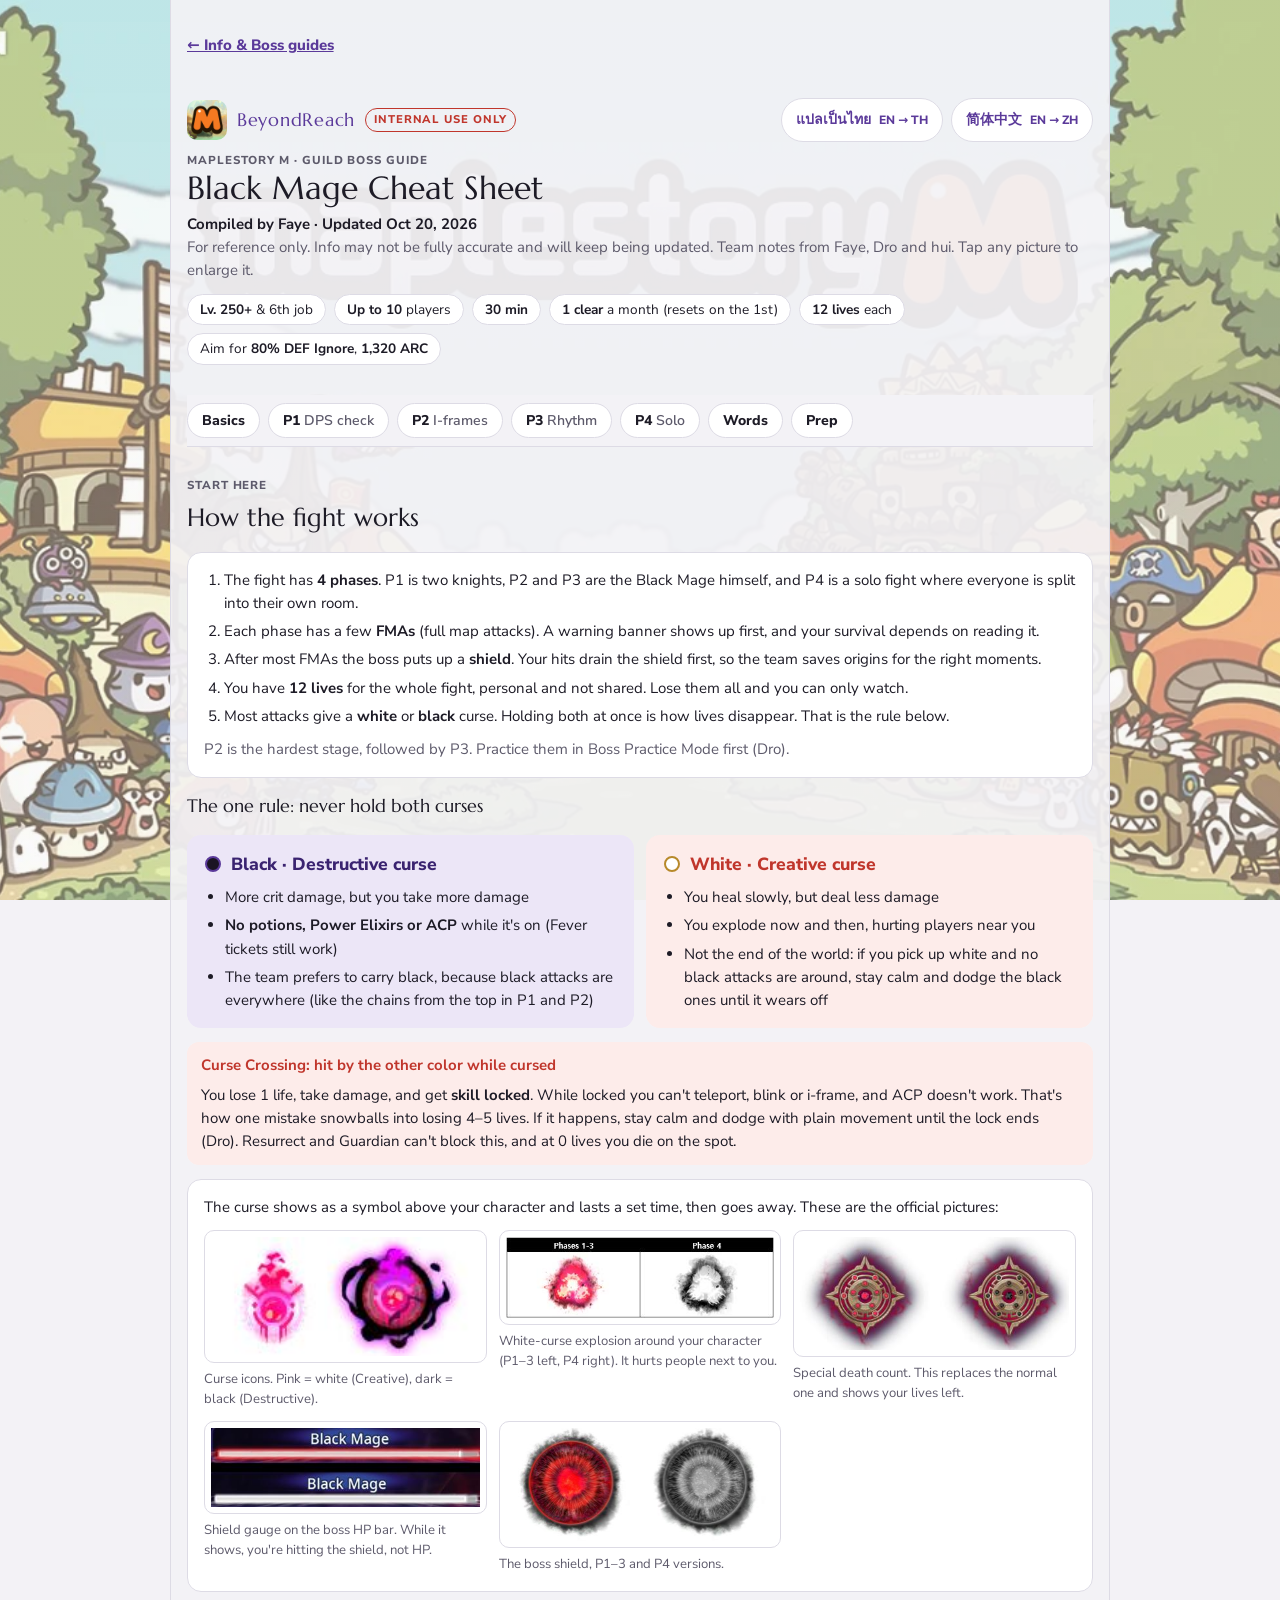
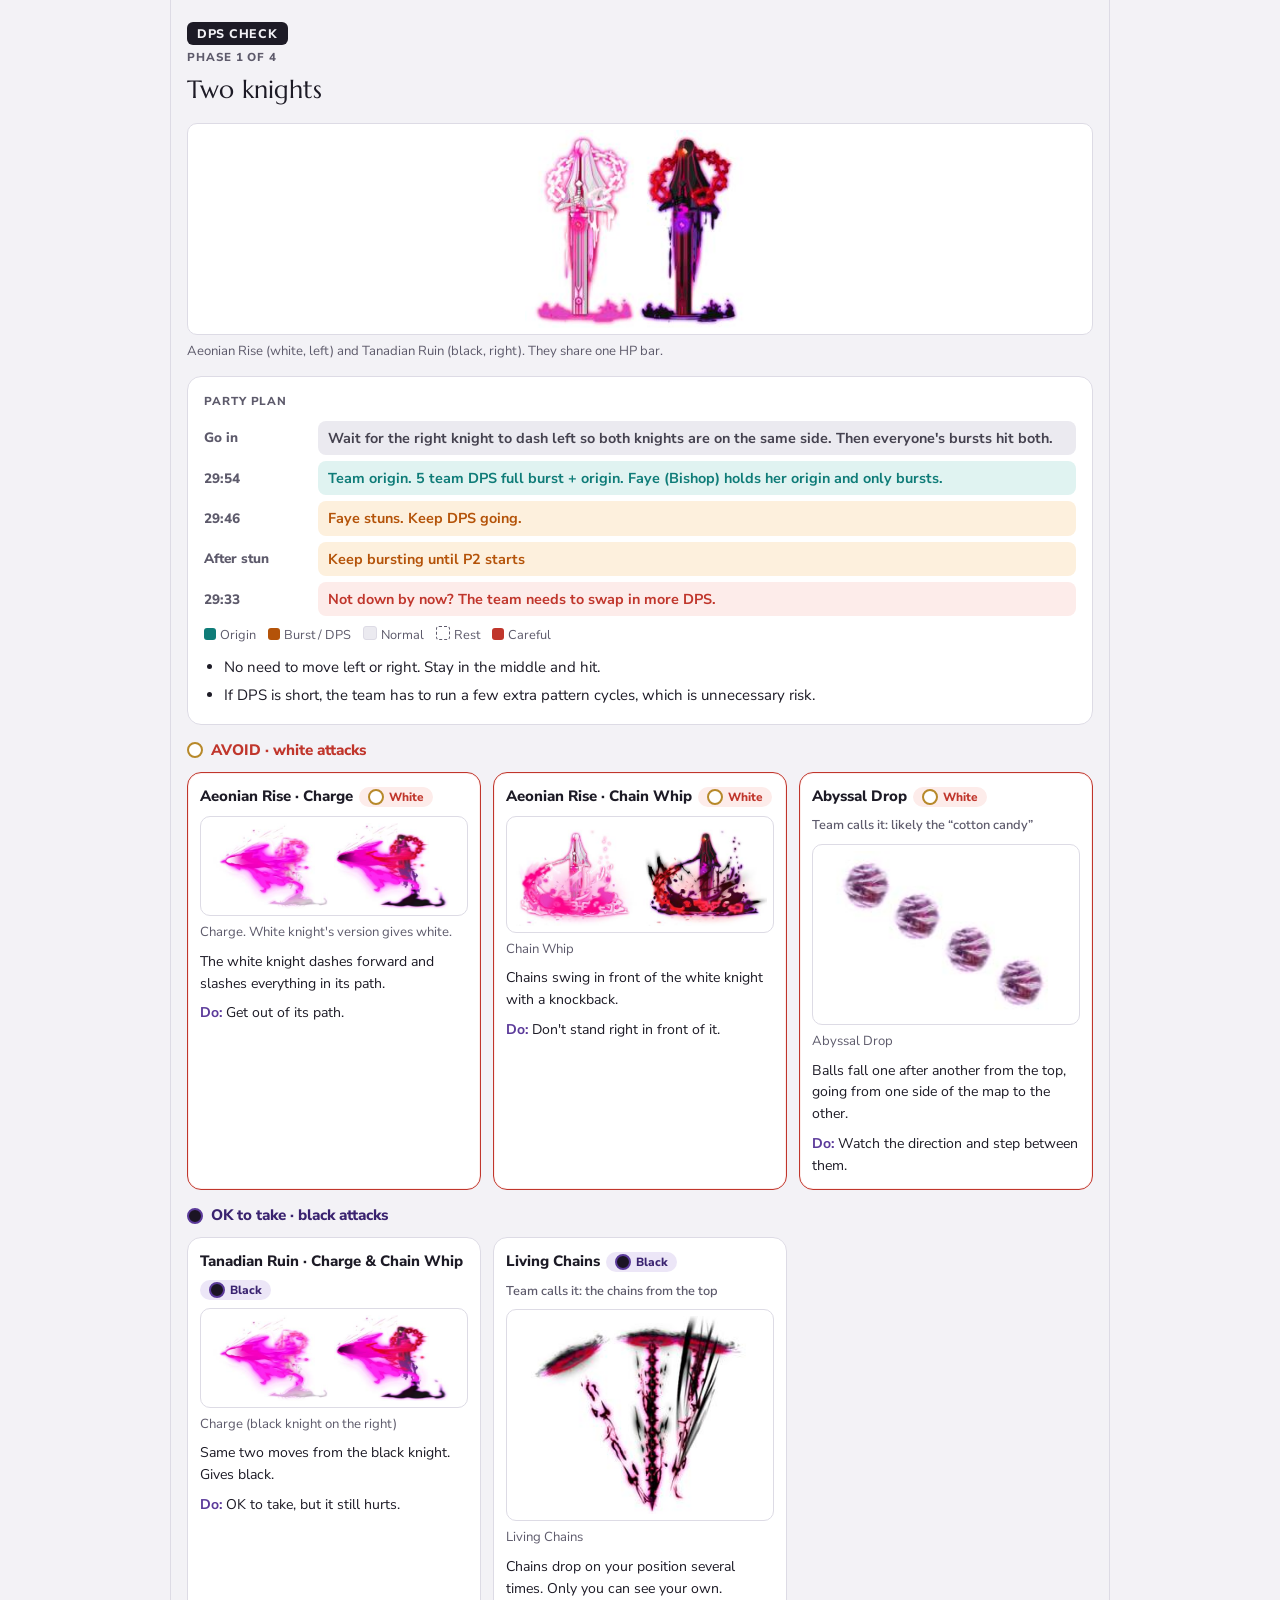
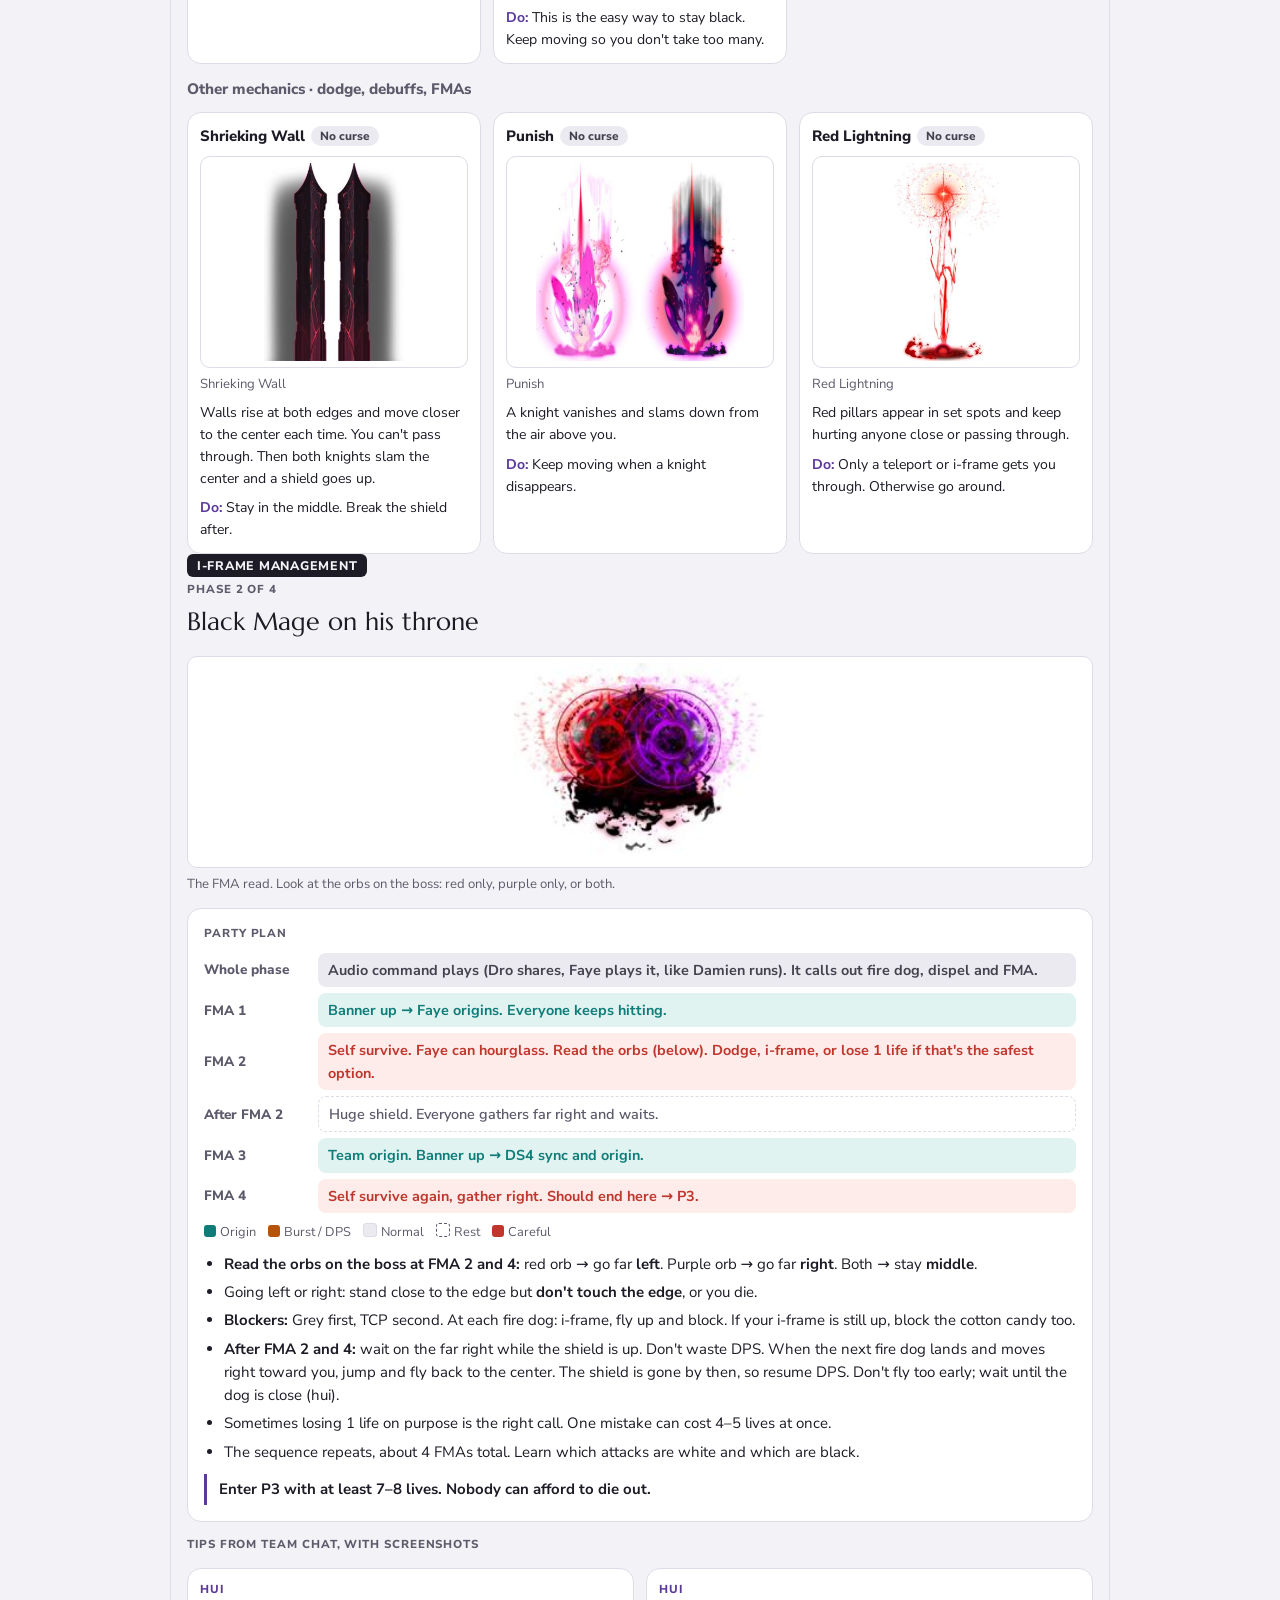
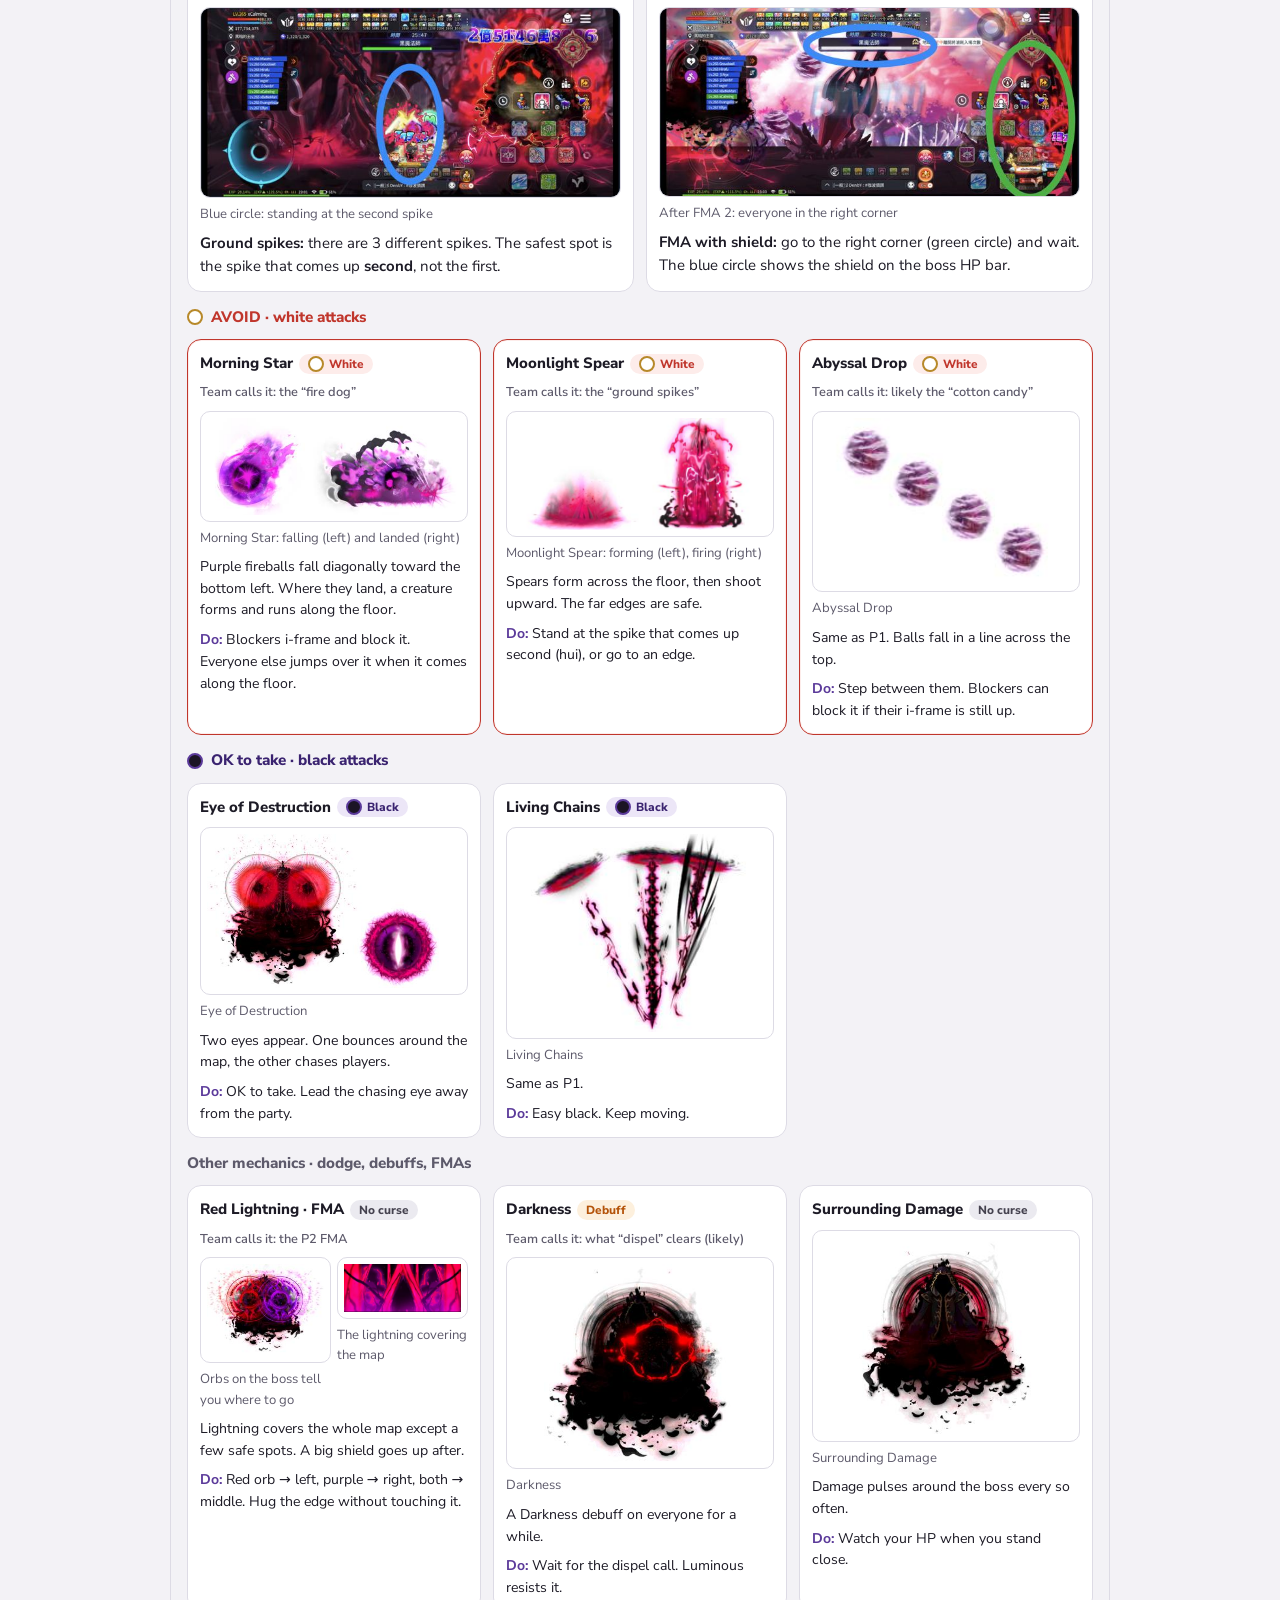
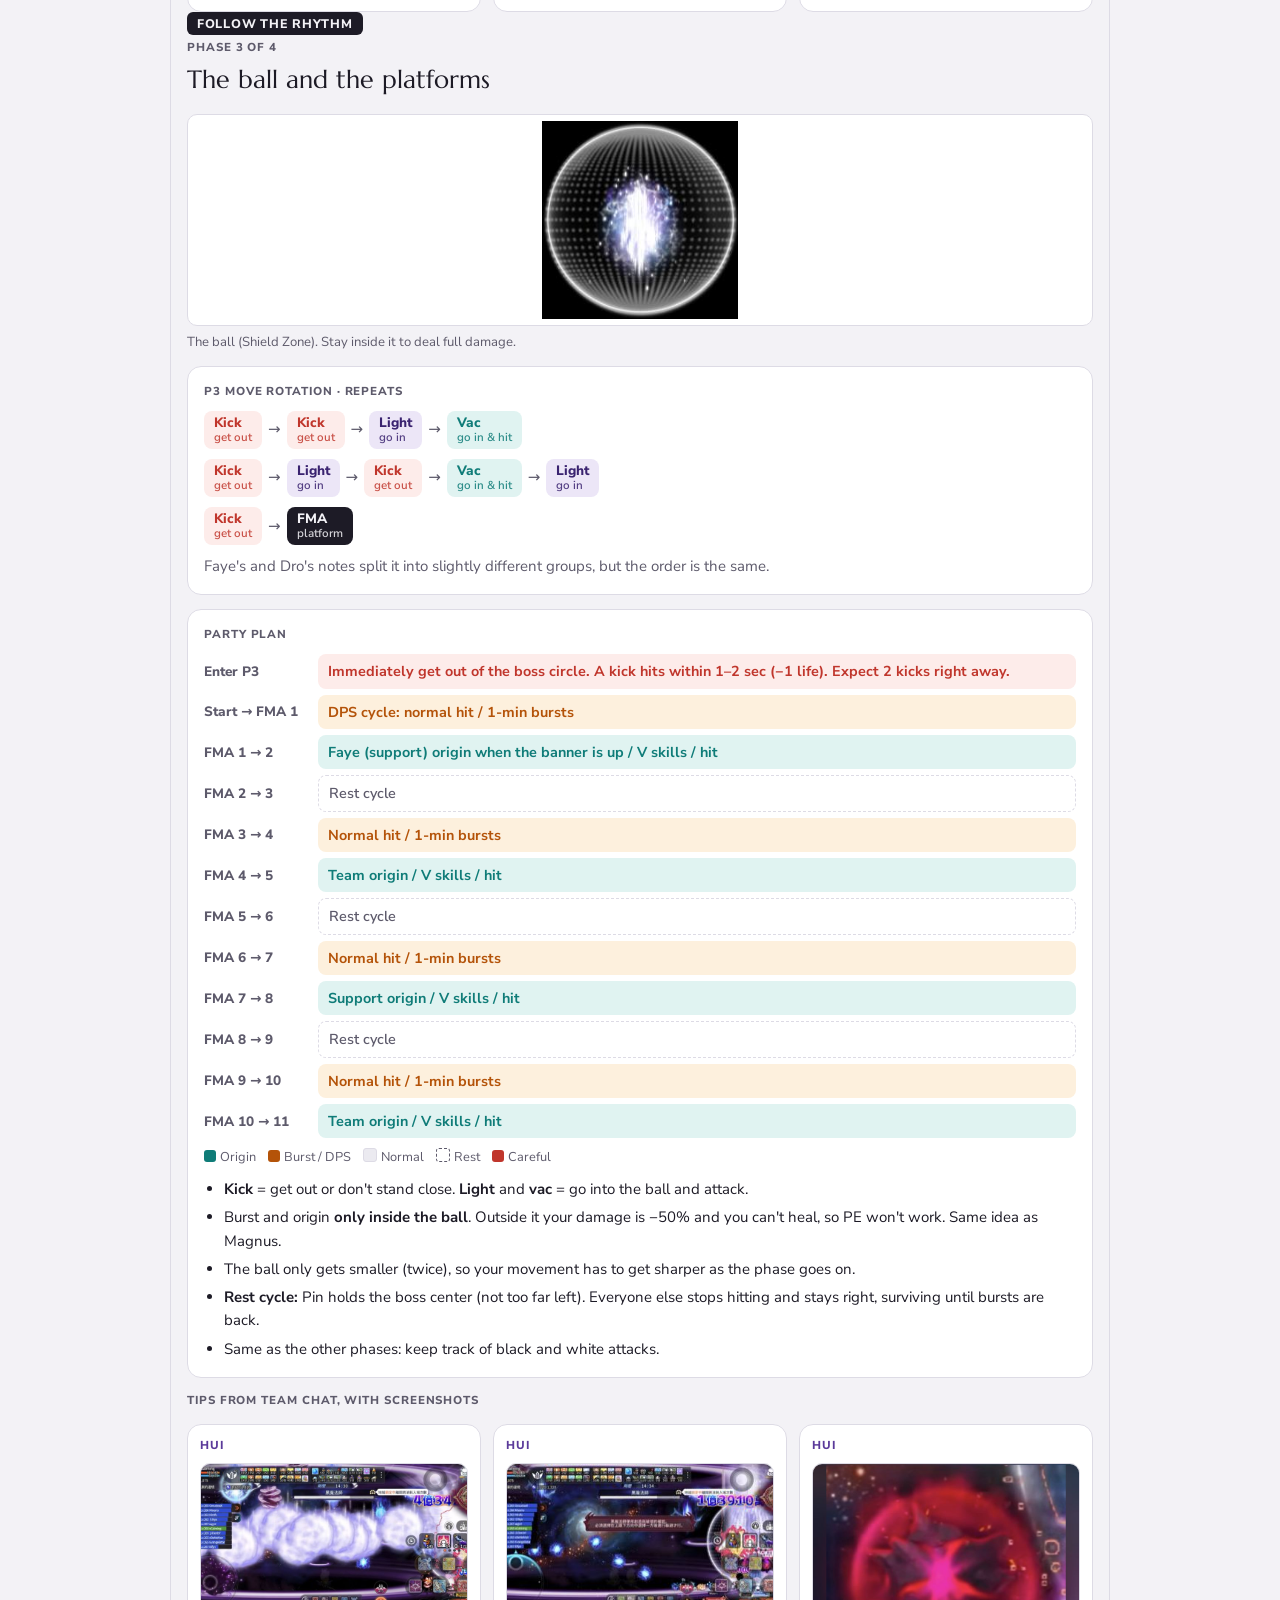
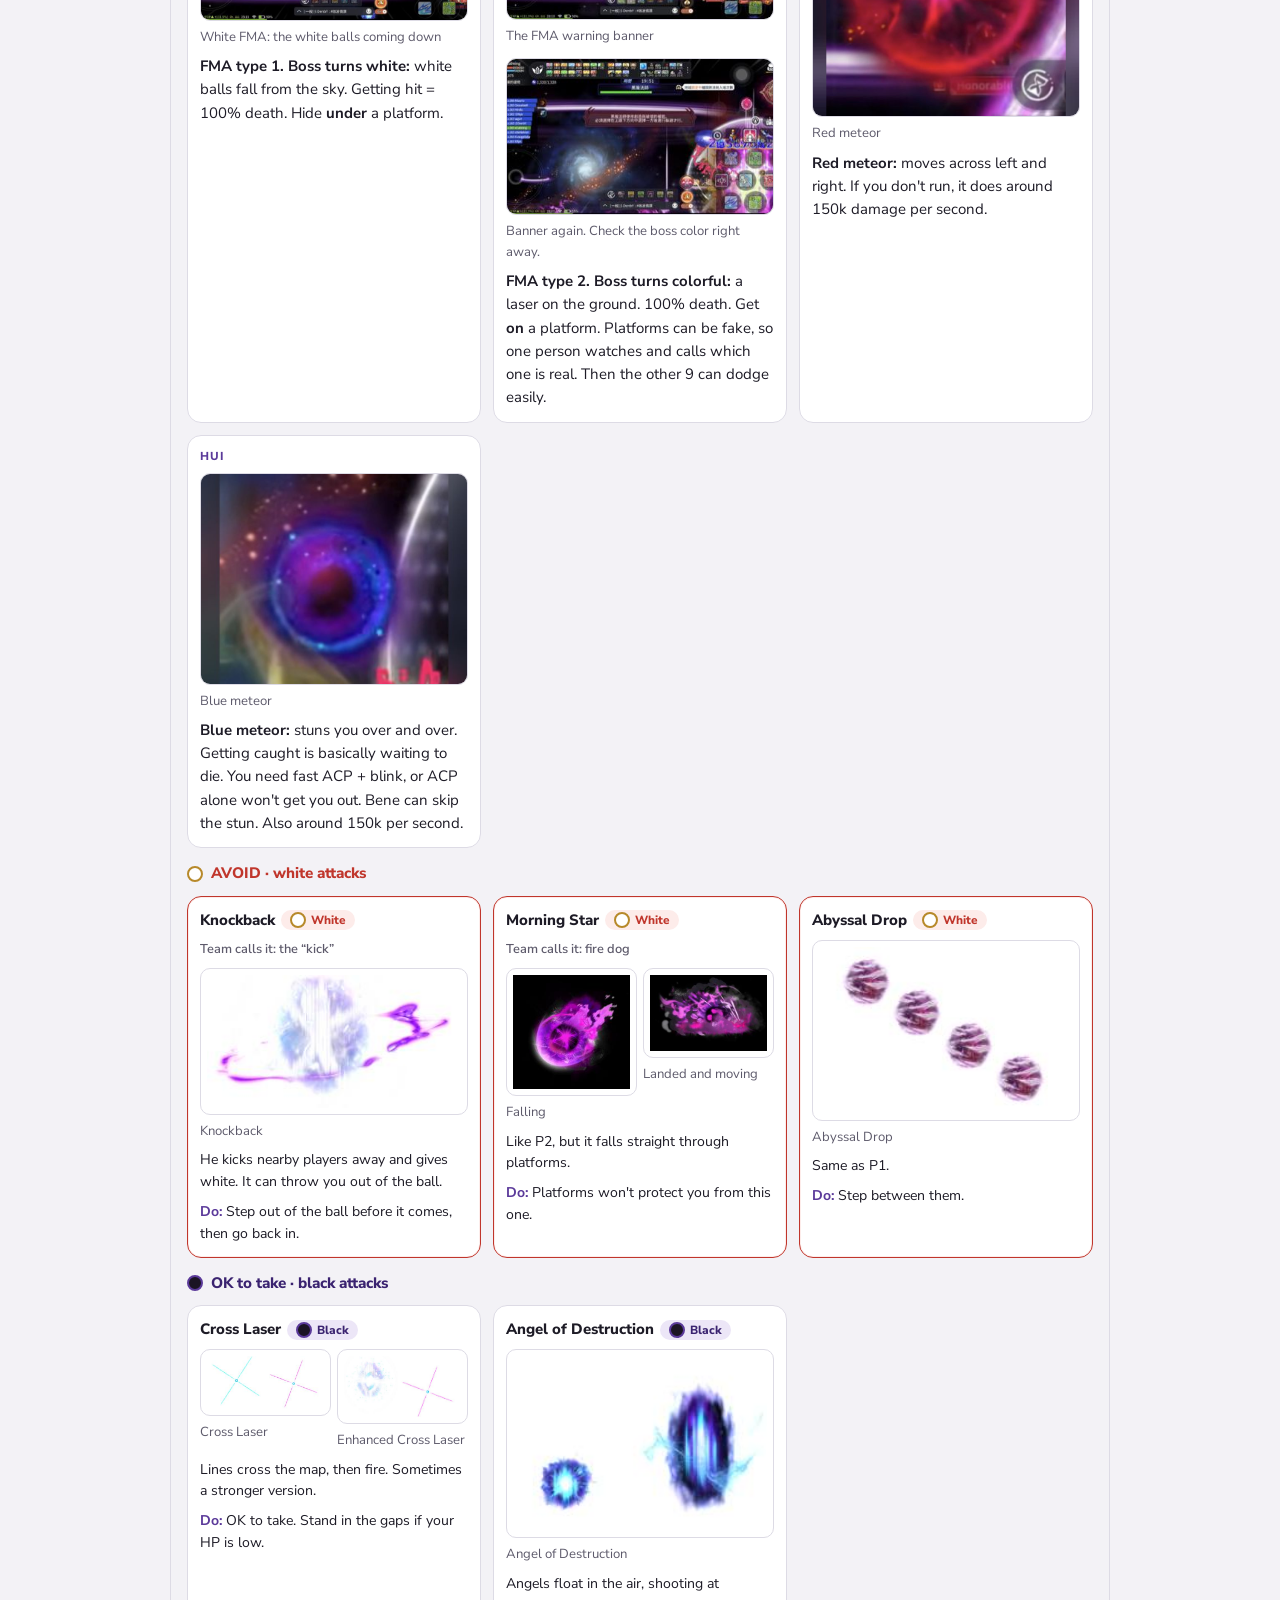
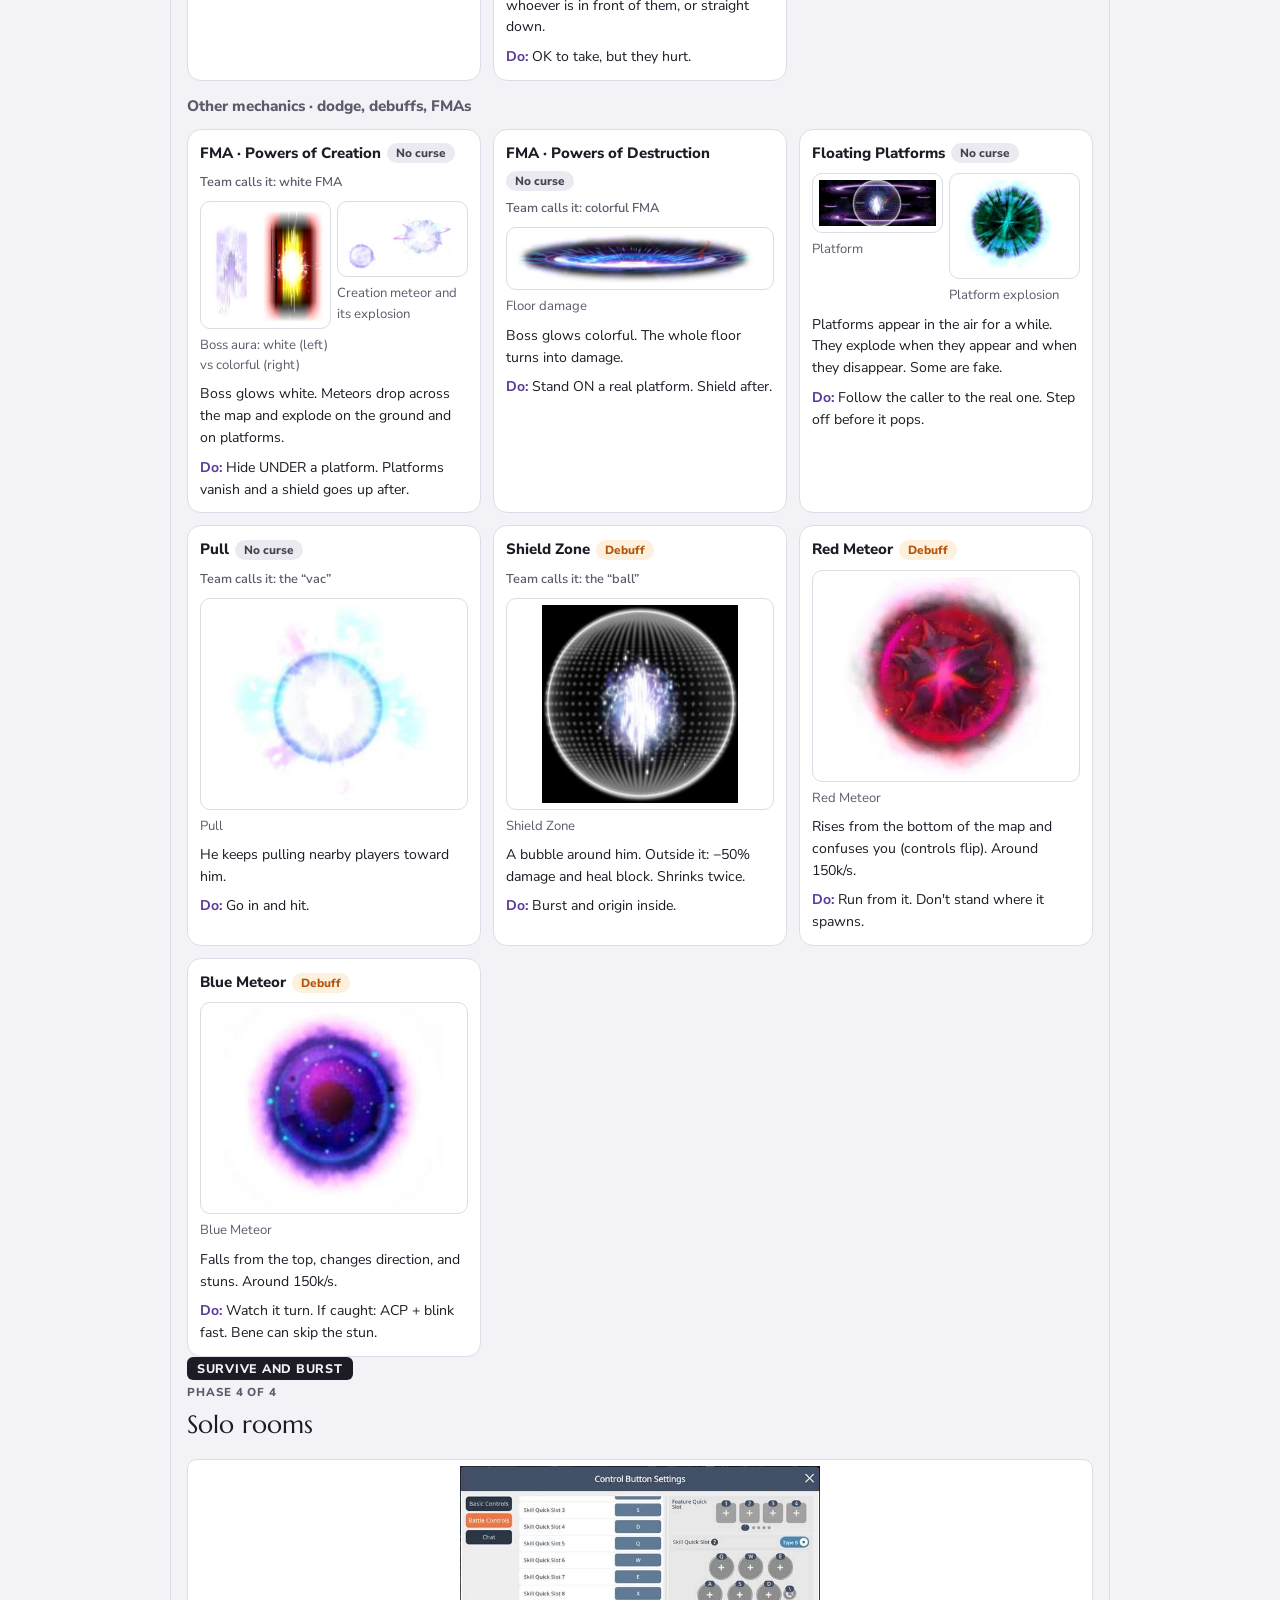
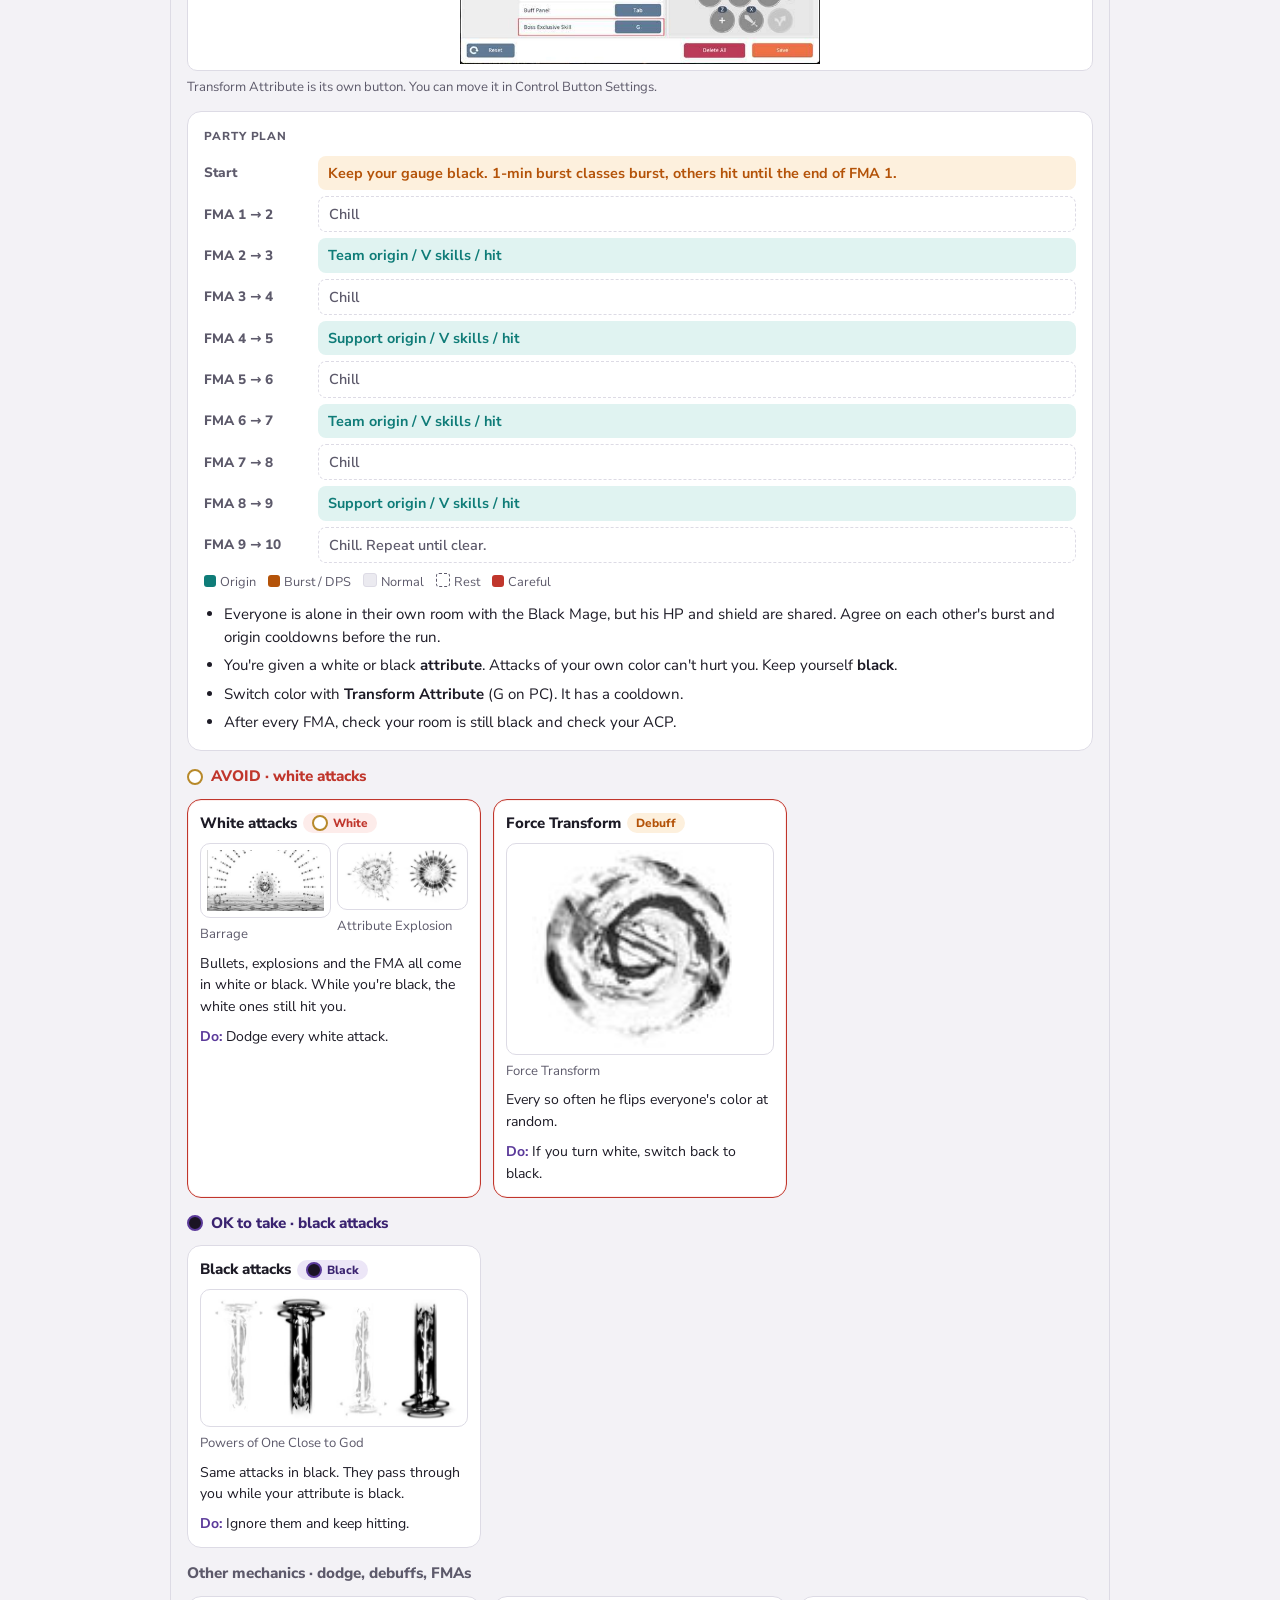
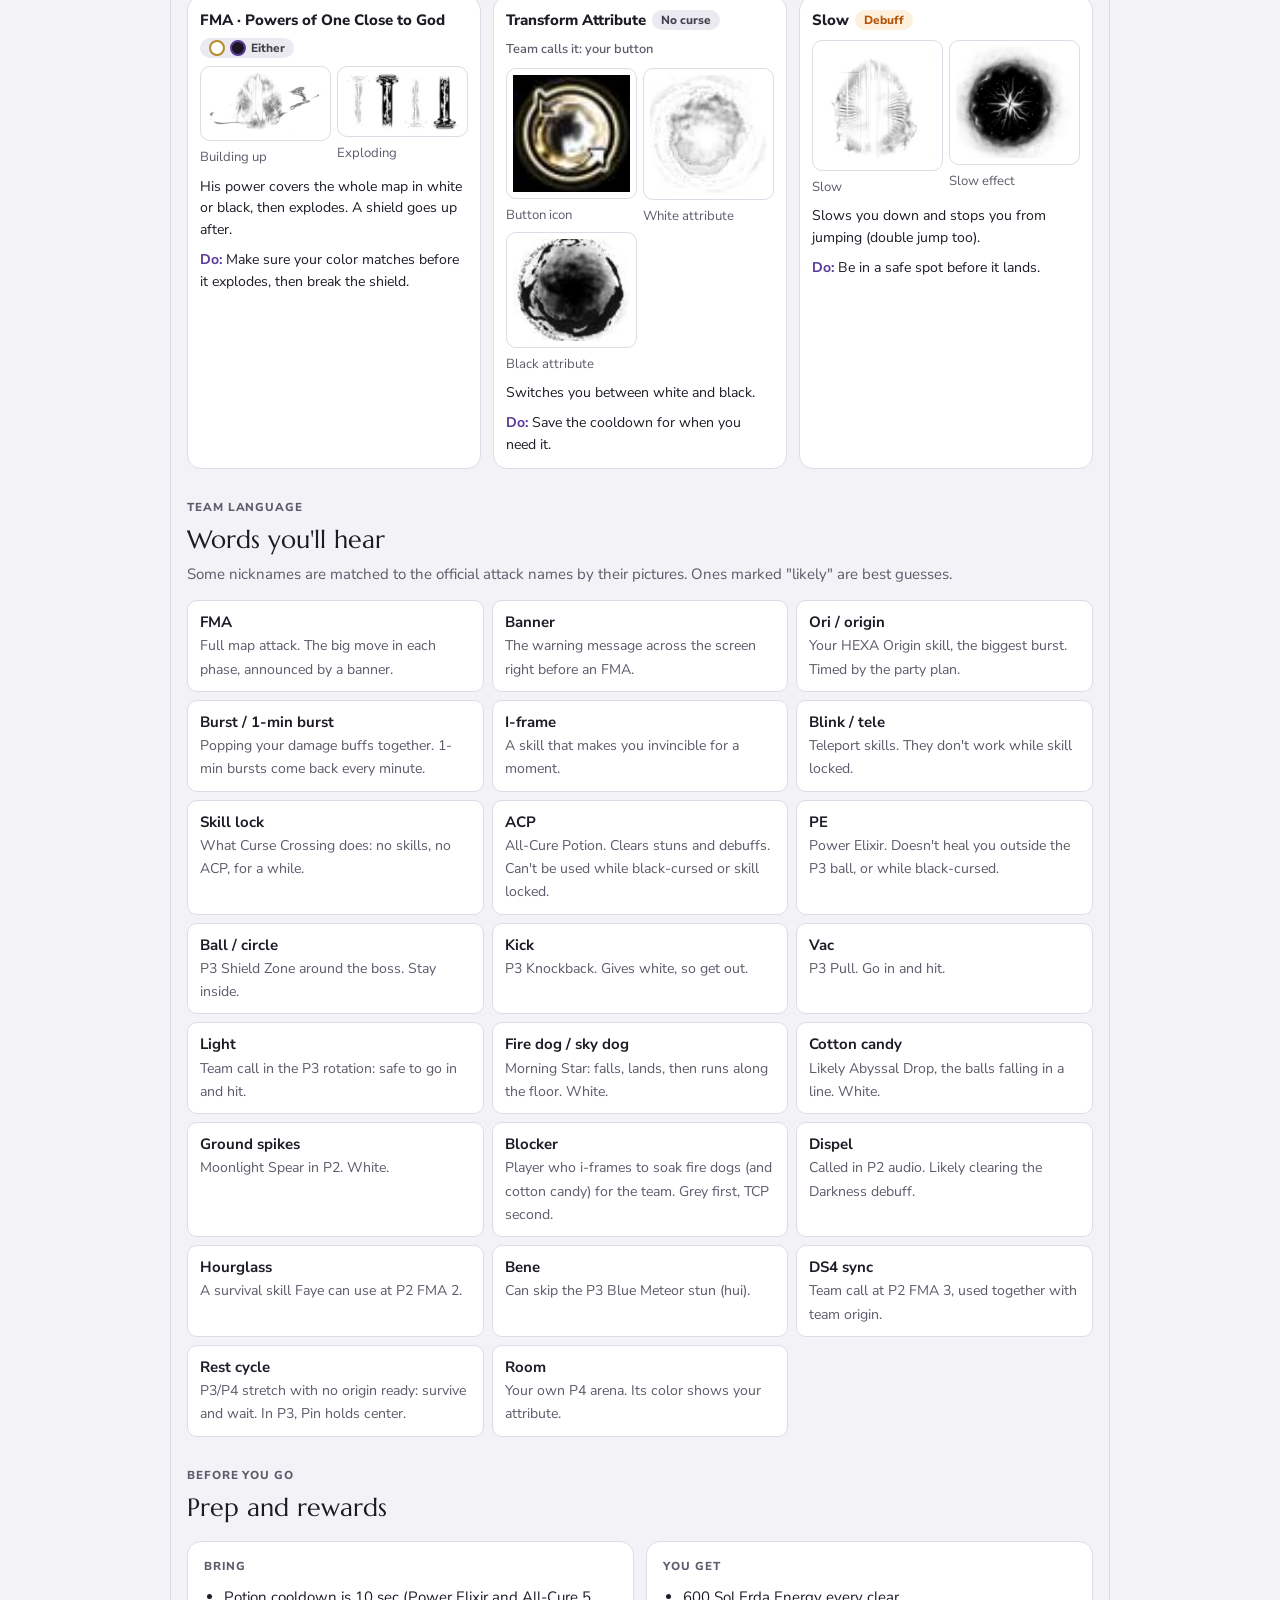
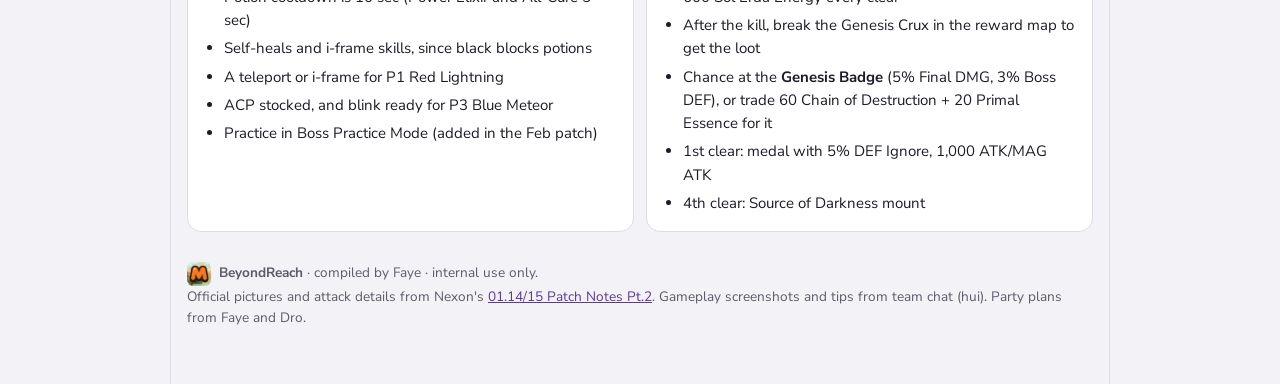
==== commit 0d72c12a: "Enhance Black Mage and Darknell pages with branding updates; add new images and improve accessibilit" ====
--- a/black-mage.html
+++ b/black-mage.html
@@ -1,5 +1,18 @@
-<!doctype html><html><head><meta charset=utf8><meta name=viewport content="width=device-width,initial-scale=1,viewport-fit=cover"><style>:root{color-scheme:light;box-sizing:border-box;padding-top:env(safe-area-inset-top,0px);padding-bottom:env(safe-area-inset-bottom,0px)}html{scroll-padding-top:env(safe-area-inset-top,0px)}body{margin:0;padding:0;font:14px -apple-system,BlinkMacSystemFont,sans-serif;background:#fff;color:#000}img{max-width:100%}[hidden]:not([hidden=until-found i]){display:none!important}</style></head><body>
-<title>Black Mage Cheat Sheet</title>
+<!doctype html><html><head>
+<meta charset="utf-8">
+<link rel="icon" type="image/jpeg" sizes="400x400" href="img/comons/txM1bopK_400x400.jpg">
+<link rel="apple-touch-icon" href="img/comons/txM1bopK_400x400.jpg">
+<link rel="stylesheet" href="branding.css">
+<meta property="og:type" content="website">
+<meta property="og:site_name" content="BeyondReach">
+<meta property="og:title" content="Black Mage Cheat Sheet · BeyondReach">
+<meta property="og:description" content="Black Mage Cheat Sheet · BeyondReach - MapleStory M guild boss guide.">
+<meta property="og:url" content="https://beyond-reach-info.github.io/black-mage.html">
+<meta property="og:image" content="https://beyond-reach-info.github.io/img/comons/txM1bopK_400x400.jpg">
+<meta property="og:image:alt" content="MapleStory M logo">
+<meta name="twitter:card" content="summary">
+<meta name=viewport content="width=device-width,initial-scale=1,viewport-fit=cover"><style>:root{color-scheme:light;box-sizing:border-box;padding-top:env(safe-area-inset-top,0px);padding-bottom:env(safe-area-inset-bottom,0px)}html{scroll-padding-top:env(safe-area-inset-top,0px)}body{margin:0;padding:0;font:14px -apple-system,BlinkMacSystemFont,sans-serif;background:#fff;color:#000}img{max-width:100%}[hidden]:not([hidden=until-found i]){display:none!important}</style></head><body class="site-background">
+<title>Black Mage Cheat Sheet &middot; BeyondReach</title>
 <link rel="stylesheet" href="translation.css">
 <meta name="claude:viewport-fit-sides" content="cover">
 <link rel="preconnect" href="https://fonts.googleapis.com">
@@ -154,7 +167,7 @@
 <main class="wrap">
   <a href="./" style="color:var(--accent);font-weight:800;align-self:flex-start;min-height:44px;display:inline-flex;align-items:center">&larr; Info &amp; Boss guides</a>
   <header>
-    <div class="guild"><span class="guild-name">BeyondReach</span><span class="guild-tag">Internal use only</span><div class="translation-actions" role="group" aria-label="Translate this page"><a class="translate-link" href="https://translate.google.com/translate?sl=auto&amp;tl=th&amp;u=https%3A%2F%2Fbeyond-reach-info.github.io%2Fblack-mage.html" target="_blank" rel="noopener" lang="th" translate="no" aria-label="แปลเป็นไทยผ่าน Google Translate (เปิดแท็บใหม่)" title="Google Translate - Opens in a new tab">แปลเป็นไทย <span aria-hidden="true">EN &rarr; TH</span></a><a class="translate-link" href="https://translate.google.com/translate?sl=en&amp;tl=zh-CN&amp;u=https%3A%2F%2Fbeyond-reach-info.github.io%2Fblack-mage.html" target="_blank" rel="noopener" lang="zh-Hans" translate="no" aria-label="Translate English to Simplified Chinese with Google Translate (opens in a new tab)" title="Google Translate - Opens in a new tab">简体中文 <span aria-hidden="true">EN &rarr; ZH</span></a></div></div>
+    <div class="guild"><a class="guild-brand" href="./" aria-label="BeyondReach home"><img class="guild-logo" src="img/comons/txM1bopK_400x400.jpg" alt="" width="40" height="40"><span class="guild-name">BeyondReach</span></a><span class="guild-tag">Internal use only</span><div class="translation-actions" role="group" aria-label="Translate this page"><a class="translate-link" href="https://translate.google.com/translate?sl=auto&amp;tl=th&amp;u=https%3A%2F%2Fbeyond-reach-info.github.io%2Fblack-mage.html" target="_blank" rel="noopener" lang="th" translate="no" aria-label="แปลเป็นไทยผ่าน Google Translate (เปิดแท็บใหม่)" title="Google Translate - Opens in a new tab">แปลเป็นไทย <span aria-hidden="true">EN &rarr; TH</span></a><a class="translate-link" href="https://translate.google.com/translate?sl=en&amp;tl=zh-CN&amp;u=https%3A%2F%2Fbeyond-reach-info.github.io%2Fblack-mage.html" target="_blank" rel="noopener" lang="zh-Hans" translate="no" aria-label="Translate English to Simplified Chinese with Google Translate (opens in a new tab)" title="Google Translate - Opens in a new tab">简体中文 <span aria-hidden="true">EN &rarr; ZH</span></a></div></div>
     <div class="label">MapleStory M · Guild boss guide</div>
     <h1>Black Mage Cheat Sheet</h1>
     <p class="byline">Compiled by Faye · Updated Oct 20, 2026</p>
@@ -257,7 +270,7 @@
     </div>
   </section>
 
-  <p class="foot"><b>BeyondReach</b> · compiled by Faye · internal use only.<br>Official pictures and attack details from Nexon's <a href="https://forum.nexon.com/MapleStoryMGlobal/board_view?board=2690&amp;thread=3346781" target="_blank" rel="noopener">01.14/15 Patch Notes Pt.2</a>. Gameplay screenshots and tips from team chat (hui). Party plans from Faye and Dro.</p>
+  <p class="foot"><img class="footer-logo" src="img/comons/txM1bopK_400x400.jpg" alt="" width="24" height="24" loading="lazy"><b>BeyondReach</b> · compiled by Faye · internal use only.<br>Official pictures and attack details from Nexon's <a href="https://forum.nexon.com/MapleStoryMGlobal/board_view?board=2690&amp;thread=3346781" target="_blank" rel="noopener">01.14/15 Patch Notes Pt.2</a>. Gameplay screenshots and tips from team chat (hui). Party plans from Faye and Dro.</p>
 </main>
 
 <dialog id="lb" aria-label="Enlarged picture"><button type="button" id="lb-x" aria-label="Close">×</button><img id="lb-img" alt=""><p id="lb-cap"></p></dialog>
--- a/branding.css
+++ b/branding.css
@@ -0,0 +1,19 @@
+/* Shared MapleStory M branding. */
+.guild-brand{display:inline-flex;align-items:center;gap:10px;min-height:44px;color:var(--accent);text-decoration:none;flex:none}
+.guild-brand:hover .guild-name{text-decoration:underline}
+.guild-brand:focus-visible{outline:2px solid var(--accent);outline-offset:4px;border-radius:10px}
+.guild-logo{display:block;width:40px;height:40px;border-radius:10px;object-fit:cover;flex:none}
+.footer-logo{display:inline-block;width:24px;height:24px;border-radius:6px;object-fit:cover;vertical-align:middle;margin-right:8px}
+
+/* Keep the artwork fixed behind a readable column on every page. */
+body.site-background{isolation:isolate}
+body.site-background::after{
+  content:"";position:fixed;inset:0;z-index:-1;pointer-events:none;
+  background-image:linear-gradient(color-mix(in srgb,var(--bg) 35%,transparent),color-mix(in srgb,var(--bg) 35%,transparent)),url("img/comons/maplestory-5.webp");
+  background-position:center;background-size:cover;background-repeat:no-repeat;
+}
+body.site-background>.wrap{
+  min-height:100vh;box-sizing:border-box;
+  background:color-mix(in srgb,var(--bg) 92%,transparent);
+  border-inline:1px solid var(--line);
+}
--- a/translation.css
+++ b/translation.css
@@ -9,6 +9,7 @@
   text-decoration:none;transition:border-color .18s;
 }
 .translate-link:hover{border-color:var(--accent)}
+.translate-link[aria-current="page"]{border-color:var(--accent);background:var(--fg);color:var(--bg)}
 .translate-link:focus-visible{outline:2px solid var(--accent);outline-offset:4px}
 .translate-link span{font-size:.75rem;white-space:nowrap}
 @media(max-width:480px){.translation-actions{margin-left:0}}
